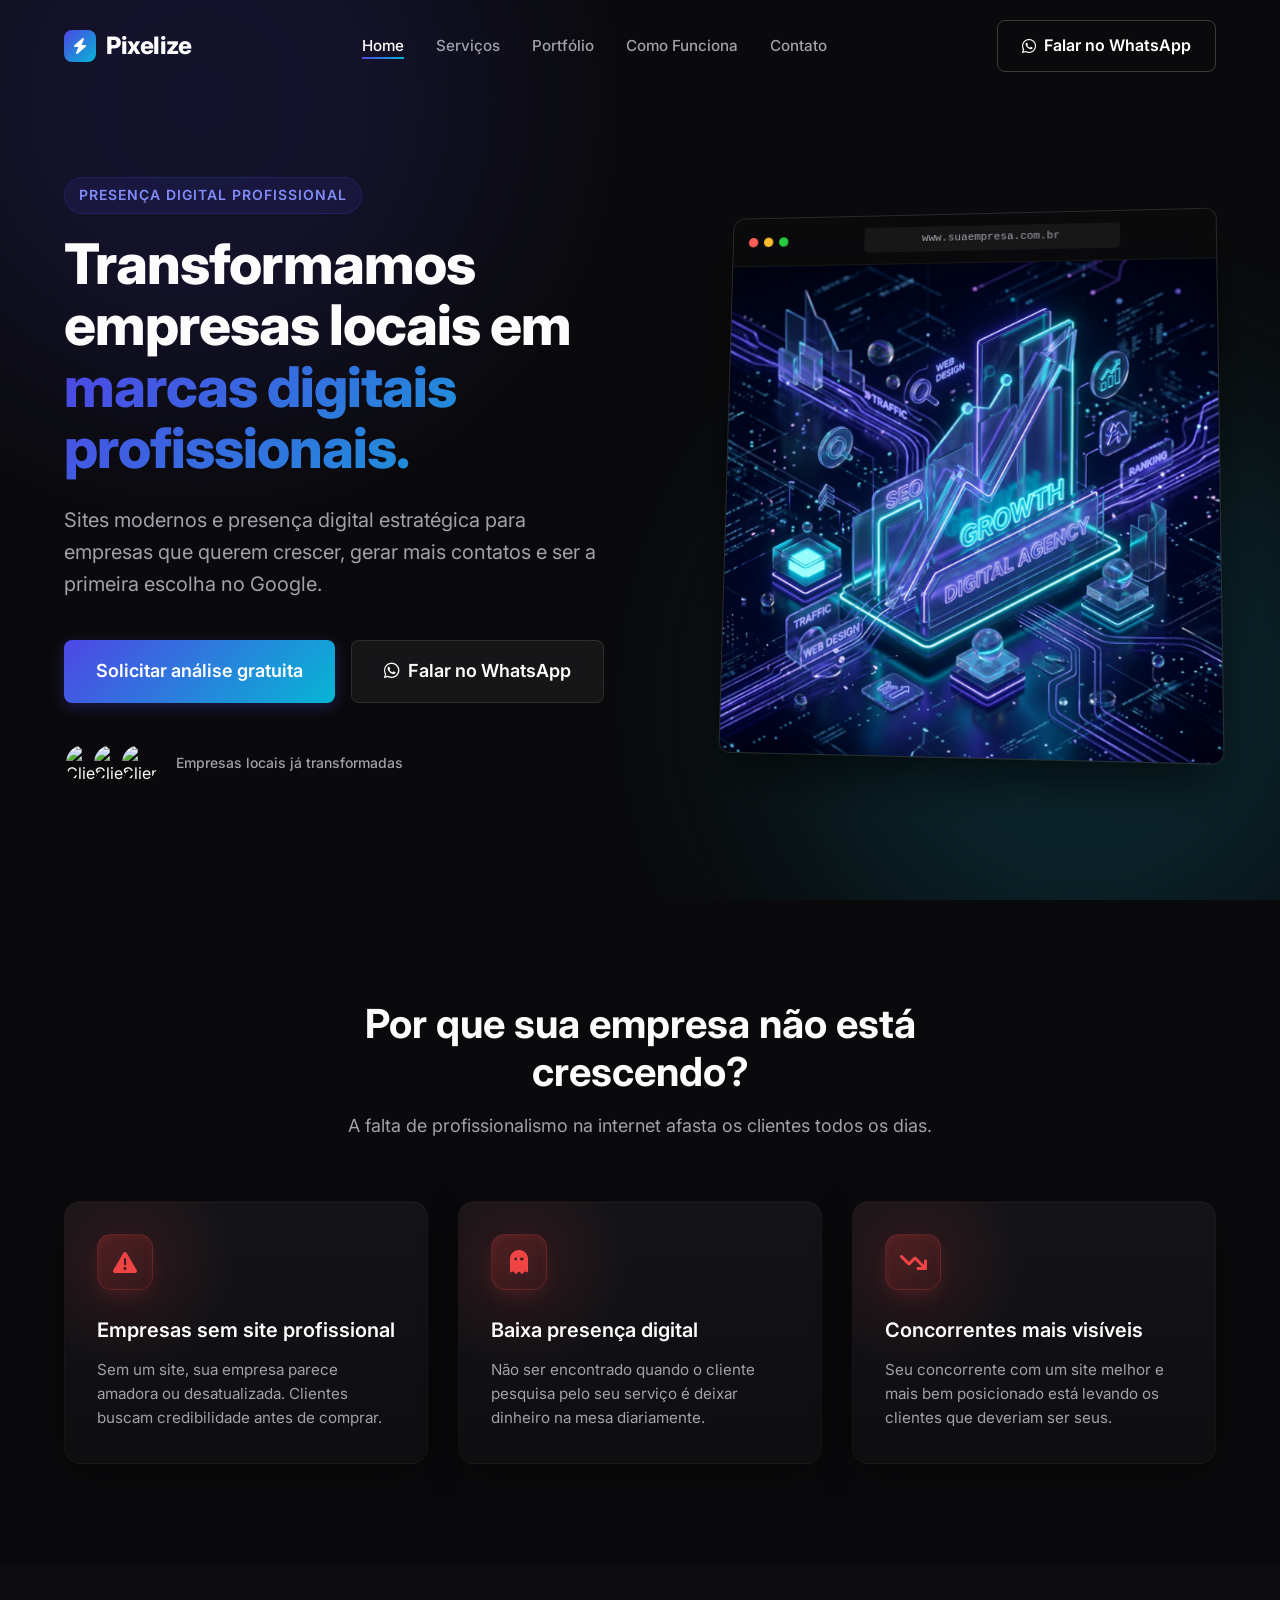
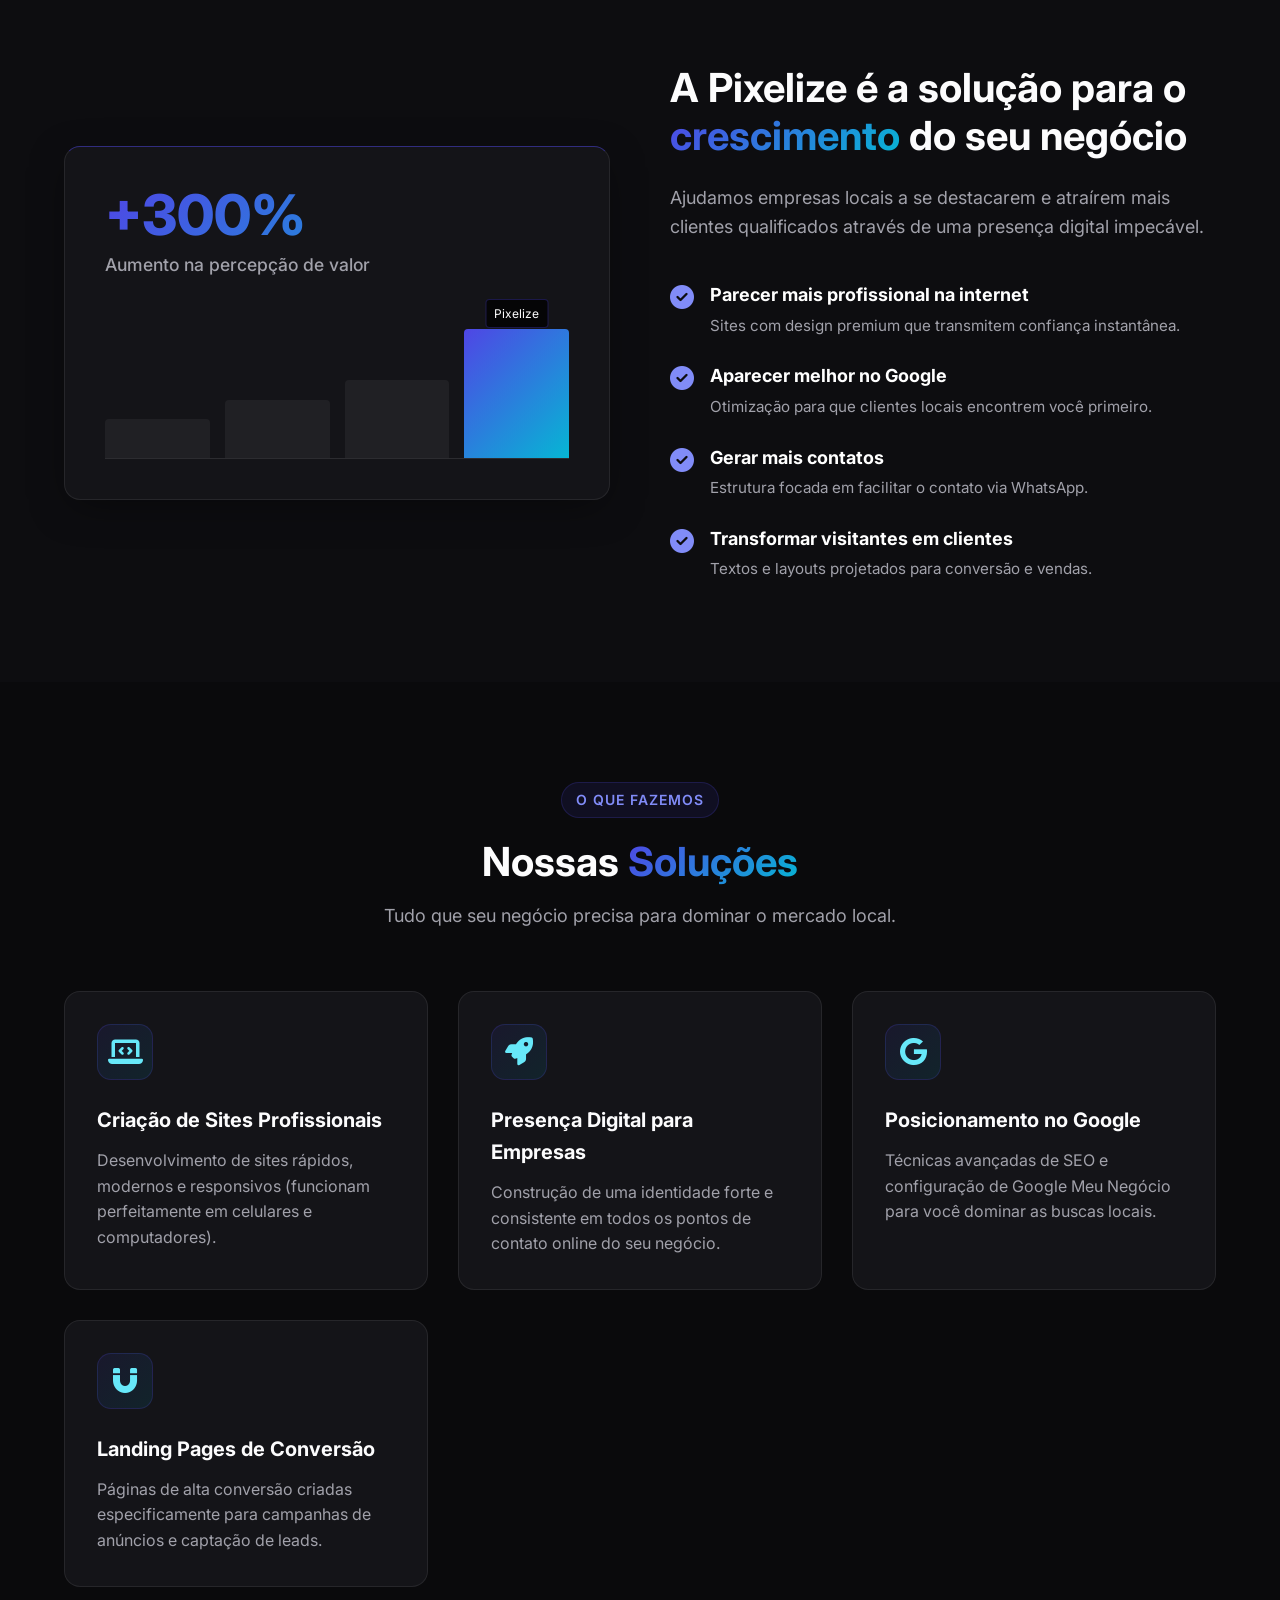
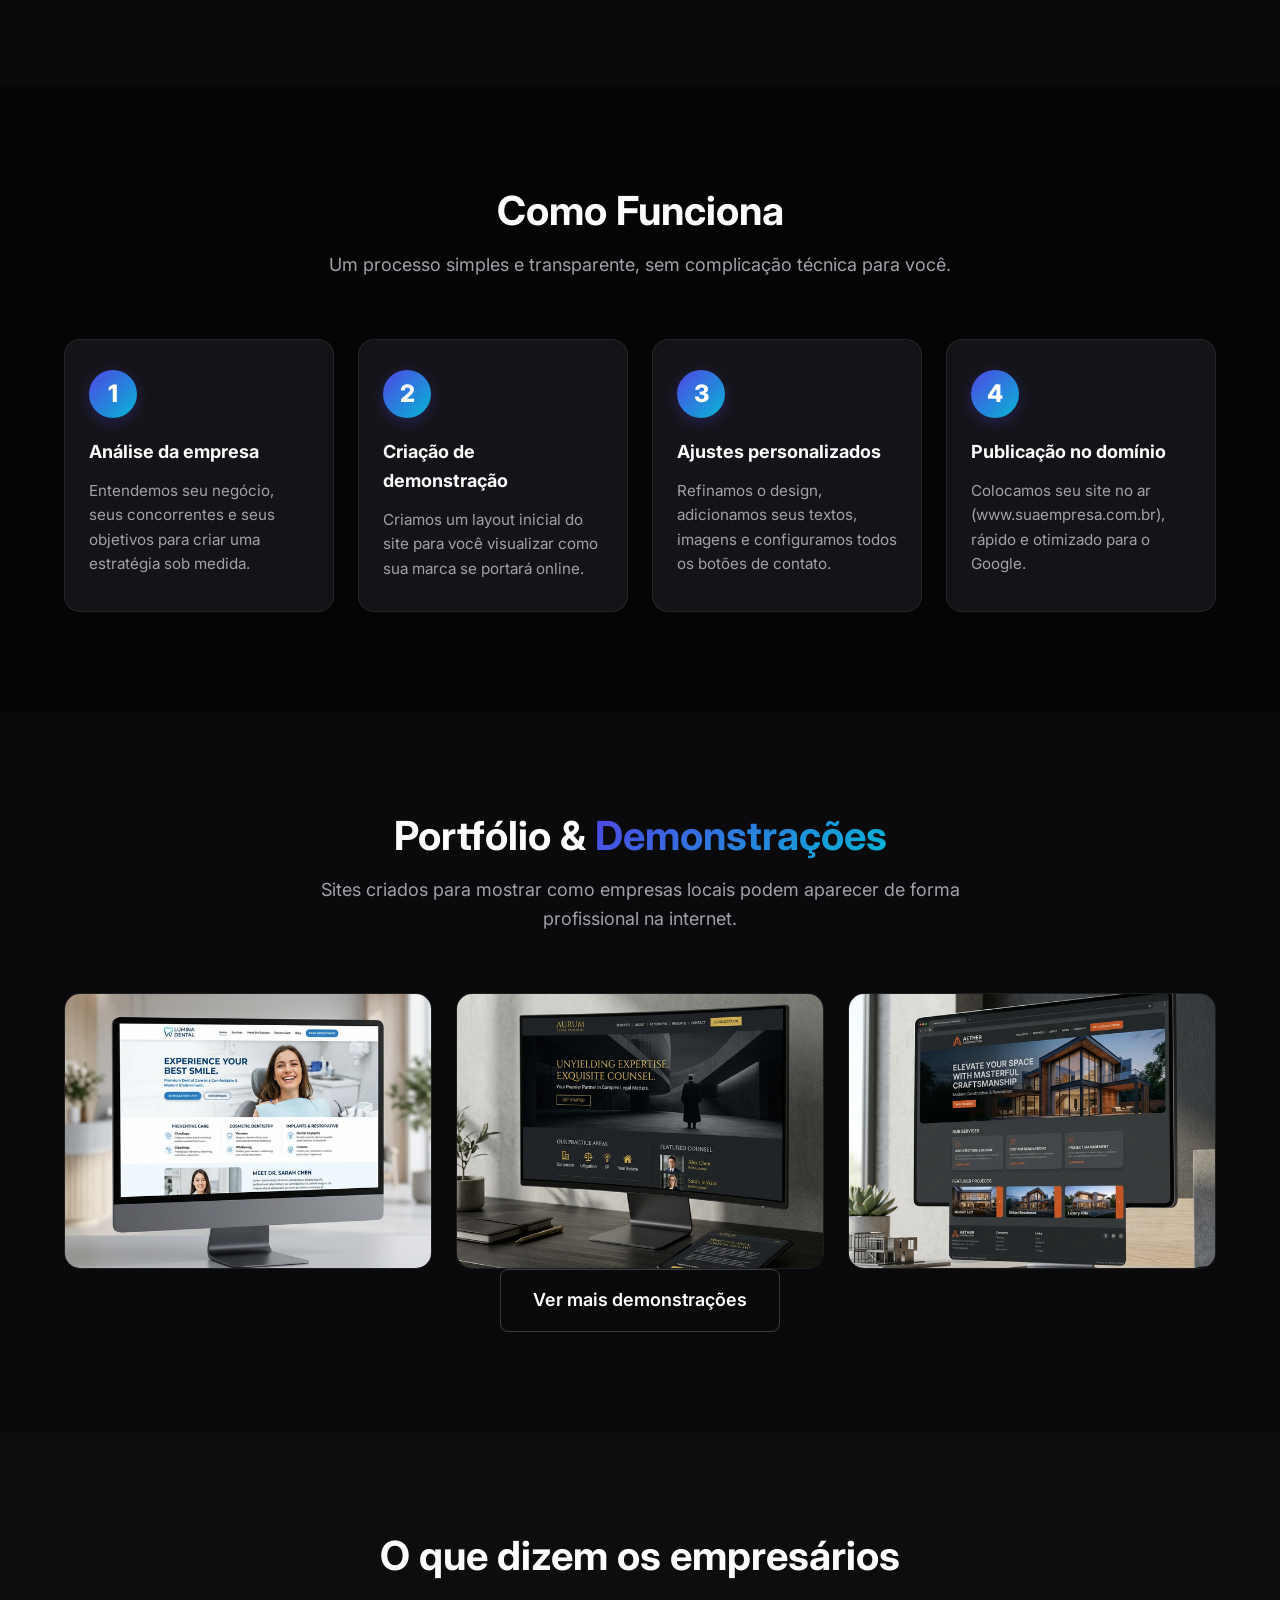
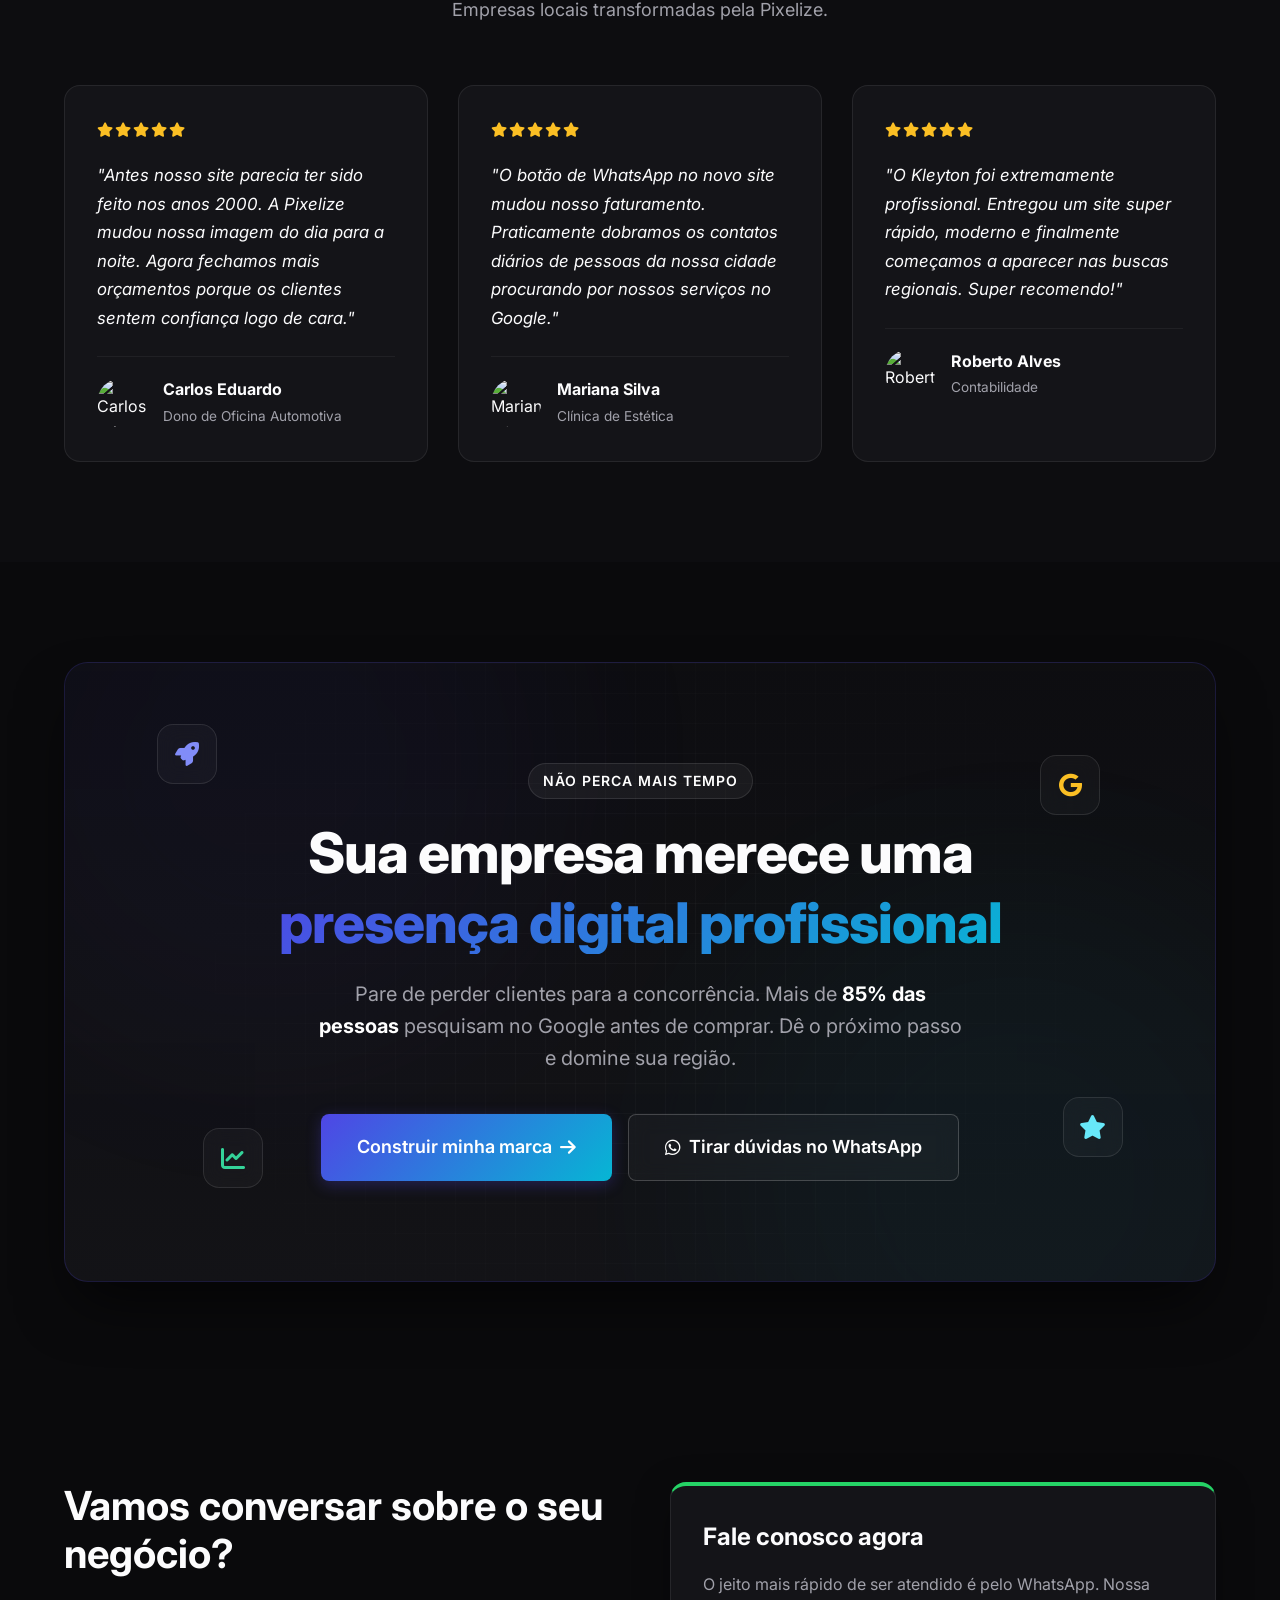
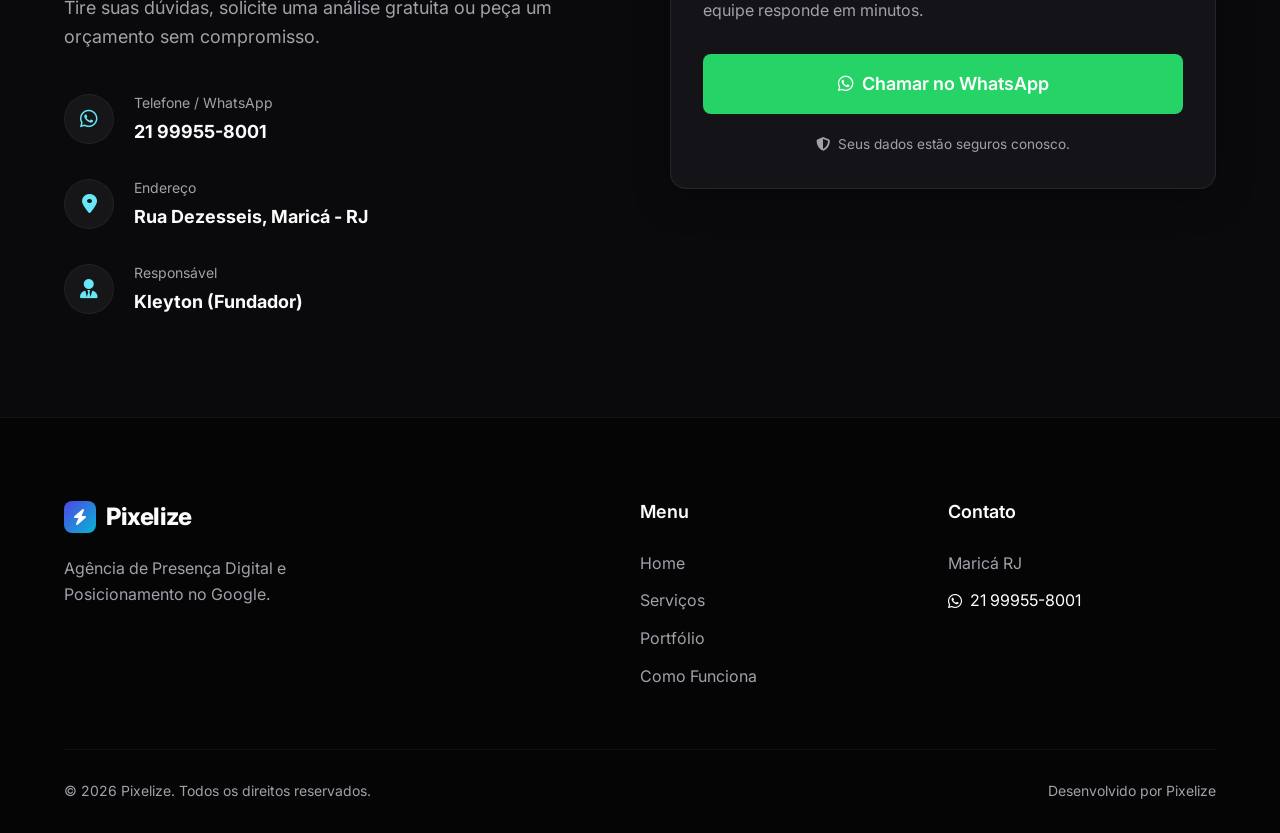
==== index.html @ 81e54385 "commit inicial pixelize" ====
<!DOCTYPE html>
<html lang="pt-BR">
<head>
    <meta charset="UTF-8">
    <meta name="viewport" content="width=device-width, initial-scale=1.0">
    <meta name="description" content="Pixelize - Agência de Presença Digital e Posicionamento no Google para empresas locais.">
    <title>Pixelize | Agência de Presença Digital</title>
    
    <!-- Google Fonts: Inter -->
    <link rel="preconnect" href="https://fonts.googleapis.com">
    <link rel="preconnect" href="https://fonts.gstatic.com" crossorigin>
    <link href="https://fonts.googleapis.com/css2?family=Inter:wght@300;400;500;600;700;800&display=swap" rel="stylesheet">
    
    <!-- CSS -->
    <link rel="stylesheet" href="assets/css/style.css">
    
    <!-- FontAwesome for Icons -->
    <link rel="stylesheet" href="https://cdnjs.cloudflare.com/ajax/libs/font-awesome/6.4.0/css/all.min.css">
</head>
<body>

    <!-- Header fixo -->
    <header id="header">
        <div class="container header-container">
            <a href="#" class="logo">
                <span class="logo-icon"><i class="fa-solid fa-bolt"></i></span>
                Pixelize
            </a>
            
            <nav class="main-nav">
                <ul class="nav-links">
                    <li><a href="#home">Home</a></li>
                    <li><a href="#servicos">Serviços</a></li>
                    <li><a href="#portfolio">Portfólio</a></li>
                    <li><a href="#como-funciona">Como Funciona</a></li>
                    <li><a href="#contato">Contato</a></li>
                </ul>
            </nav>
            
            <div class="header-cta">
                <a href="https://wa.me/5521999558001" class="btn btn-outline whatsapp-btn" target="_blank">
                    <i class="fa-brands fa-whatsapp"></i> Falar no WhatsApp
                </a>
            </div>

            <!-- Mobile menu toggle -->
            <button class="menu-toggle" aria-label="Abrir menu">
                <i class="fa-solid fa-bars"></i>
            </button>
        </div>
    </header>

    <!-- Mobile Menu Overlay -->
    <div class="mobile-menu-overlay">
        <ul class="mobile-nav-links">
            <li><a href="#home">Home</a></li>
            <li><a href="#servicos">Serviços</a></li>
            <li><a href="#portfolio">Portfólio</a></li>
            <li><a href="#como-funciona">Como Funciona</a></li>
            <li><a href="#contato">Contato</a></li>
            <li>
                <a href="https://wa.me/5521999558001" class="btn btn-primary whatsapp-btn-mobile" target="_blank">
                    <i class="fa-brands fa-whatsapp"></i> WhatsApp
                </a>
            </li>
        </ul>
    </div>

    <!-- Hero Section -->
    <section id="home" class="hero">
        <div class="hero-bg-elements">
            <div class="glow glow-1"></div>
            <div class="glow glow-2"></div>
        </div>
        <div class="container hero-container">
            <div class="hero-content fade-in-up">
                <div class="badge">Presença Digital Profissional</div>
                <h1>Transformamos empresas locais em <span class="text-gradient">marcas digitais profissionais.</span></h1>
                <p class="hero-subtitle">Sites modernos e presença digital estratégica para empresas que querem crescer, gerar mais contatos e ser a primeira escolha no Google.</p>
                <div class="hero-buttons">
                    <a href="#contato" class="btn btn-primary btn-large">Solicitar análise gratuita</a>
                    <a href="https://wa.me/5521999558001" class="btn btn-secondary btn-large" target="_blank">
                        <i class="fa-brands fa-whatsapp"></i> Falar no WhatsApp
                    </a>
                </div>
                <div class="hero-social-proof">
                    <div class="avatars">
                        <img src="https://i.pravatar.cc/100?img=11" alt="Cliente satisfeito">
                        <img src="https://i.pravatar.cc/100?img=32" alt="Cliente satisfeito">
                        <img src="https://i.pravatar.cc/100?img=12" alt="Cliente satisfeito">
                    </div>
                    <span class="proof-text">Empresas locais já transformadas</span>
                </div>
            </div>
            <div class="hero-visual fade-in-up delay-1">
                <div class="glass-panel mockup-window">
                    <div class="mockup-header">
                        <div class="dots"><span class="dot red"></span><span class="dot yellow"></span><span class="dot green"></span></div>
                        <div class="url-bar">www.suaempresa.com.br</div>
                    </div>
                    <div class="mockup-body" style="padding: 0;">
                        <img src="assets/img/hero_abstract.png" alt="Conceito Digital Pixelize" style="width: 100%; height: auto; display: block;">
                    </div>
                </div>
            </div>
        </div>
    </section>

    <!-- Problema Section -->
    <section id="problema" class="problema section">
        <div class="container">
            <div class="section-header text-center fade-in-up">
                <h2 class="section-title">Por que sua empresa não está crescendo?</h2>
                <p class="section-description">A falta de profissionalismo na internet afasta os clientes todos os dias.</p>
            </div>
            
            <div class="cards-grid problem-cards">
                <div class="card problem-card fade-in-up hover-lift">
                    <div class="glow-bg error-glow"></div>
                    <div class="card-icon error"><i class="fa-solid fa-triangle-exclamation"></i></div>
                    <h3>Empresas sem site profissional</h3>
                    <p>Sem um site, sua empresa parece amadora ou desatualizada. Clientes buscam credibilidade antes de comprar.</p>
                </div>
                <div class="card problem-card fade-in-up delay-1 hover-lift">
                    <div class="glow-bg error-glow"></div>
                    <div class="card-icon error"><i class="fa-solid fa-ghost"></i></div>
                    <h3>Baixa presença digital</h3>
                    <p>Não ser encontrado quando o cliente pesquisa pelo seu serviço é deixar dinheiro na mesa diariamente.</p>
                </div>
                <div class="card problem-card fade-in-up delay-2 hover-lift">
                    <div class="glow-bg error-glow"></div>
                    <div class="card-icon error"><i class="fa-solid fa-arrow-trend-down"></i></div>
                    <h3>Concorrentes mais visíveis</h3>
                    <p>Seu concorrente com um site melhor e mais bem posicionado está levando os clientes que deveriam ser seus.</p>
                </div>
            </div>
        </div>
    </section>

    <!-- Solução Section -->
    <section id="solucao" class="solucao section bg-light">
        <div class="container">
            <div class="solucao-layout">
                <div class="solucao-visual fade-in-up">
                    <div class="glass-card solution-highlight">
                        <div class="stat">
                            <span class="stat-number text-gradient">+300%</span>
                            <span class="stat-label">Aumento na percepção de valor</span>
                        </div>
                        <div class="chart-mockup">
                            <div class="bar bar-1"></div>
                            <div class="bar bar-2"></div>
                            <div class="bar bar-3"></div>
                            <div class="bar bar-4 highlight"></div>
                        </div>
                    </div>
                </div>
                <div class="solucao-content fade-in-up delay-1">
                    <h2 class="section-title">A Pixelize é a solução para o <span class="text-gradient">crescimento</span> do seu negócio</h2>
                    <p class="section-description">Ajudamos empresas locais a se destacarem e atraírem mais clientes qualificados através de uma presença digital impecável.</p>
                    
                    <ul class="benefits-list">
                        <li>
                            <i class="fa-solid fa-circle-check text-primary"></i>
                            <div>
                                <strong>Parecer mais profissional na internet</strong>
                                <p>Sites com design premium que transmitem confiança instantânea.</p>
                            </div>
                        </li>
                        <li>
                            <i class="fa-solid fa-circle-check text-primary"></i>
                            <div>
                                <strong>Aparecer melhor no Google</strong>
                                <p>Otimização para que clientes locais encontrem você primeiro.</p>
                            </div>
                        </li>
                        <li>
                            <i class="fa-solid fa-circle-check text-primary"></i>
                            <div>
                                <strong>Gerar mais contatos</strong>
                                <p>Estrutura focada em facilitar o contato via WhatsApp.</p>
                            </div>
                        </li>
                        <li>
                            <i class="fa-solid fa-circle-check text-primary"></i>
                            <div>
                                <strong>Transformar visitantes em clientes</strong>
                                <p>Textos e layouts projetados para conversão e vendas.</p>
                            </div>
                        </li>
                    </ul>
                </div>
            </div>
        </div>
    </section>

    <!-- Serviços Section -->
    <section id="servicos" class="servicos section">
        <div class="container">
            <div class="section-header text-center fade-in-up">
                <span class="badge">O que fazemos</span>
                <h2 class="section-title">Nossas <span class="text-gradient">Soluções</span></h2>
                <p class="section-description">Tudo que seu negócio precisa para dominar o mercado local.</p>
            </div>
            
            <div class="cards-grid services-cards">
                <div class="card service-card fade-in-up hover-lift">
                    <div class="card-icon gradient"><i class="fa-solid fa-laptop-code"></i></div>
                    <h3>Criação de Sites Profissionais</h3>
                    <p>Desenvolvimento de sites rápidos, modernos e responsivos (funcionam perfeitamente em celulares e computadores).</p>
                </div>
                <div class="card service-card fade-in-up delay-1 hover-lift">
                    <div class="card-icon gradient"><i class="fa-solid fa-rocket"></i></div>
                    <h3>Presença Digital para Empresas</h3>
                    <p>Construção de uma identidade forte e consistente em todos os pontos de contato online do seu negócio.</p>
                </div>
                <div class="card service-card fade-in-up delay-2 hover-lift">
                    <div class="card-icon gradient"><i class="fa-brands fa-google"></i></div>
                    <h3>Posicionamento no Google</h3>
                    <p>Técnicas avançadas de SEO e configuração de Google Meu Negócio para você dominar as buscas locais.</p>
                </div>
                <div class="card service-card fade-in-up delay-3 hover-lift">
                    <div class="card-icon gradient"><i class="fa-solid fa-magnet"></i></div>
                    <h3>Landing Pages de Conversão</h3>
                    <p>Páginas de alta conversão criadas especificamente para campanhas de anúncios e captação de leads.</p>
                </div>
            </div>
        </div>
    </section>

    <!-- Como Funciona Section -->
    <section id="como-funciona" class="como-funciona section bg-darker">
        <div class="container">
            <div class="section-header text-center fade-in-up">
                <h2 class="section-title text-white">Como Funciona</h2>
                <p class="section-description text-gray">Um processo simples e transparente, sem complicação técnica para você.</p>
            </div>
            
            <div class="steps-container">
                <div class="step fade-in-up">
                    <div class="step-number">1</div>
                    <h3>Análise da empresa</h3>
                    <p>Entendemos seu negócio, seus concorrentes e seus objetivos para criar uma estratégia sob medida.</p>
                </div>
                <div class="step fade-in-up delay-1">
                    <div class="step-number">2</div>
                    <h3>Criação de demonstração</h3>
                    <p>Criamos um layout inicial do site para você visualizar como sua marca se portará online.</p>
                </div>
                <div class="step fade-in-up delay-2">
                    <div class="step-number">3</div>
                    <h3>Ajustes personalizados</h3>
                    <p>Refinamos o design, adicionamos seus textos, imagens e configuramos todos os botões de contato.</p>
                </div>
                <div class="step fade-in-up delay-3">
                    <div class="step-number">4</div>
                    <h3>Publicação no domínio</h3>
                    <p>Colocamos seu site no ar (www.suaempresa.com.br), rápido e otimizado para o Google.</p>
                </div>
            </div>
        </div>
    </section>

    <!-- Portfólio Section -->
    <section id="portfolio" class="portfolio section">
        <div class="container">
            <div class="section-header text-center fade-in-up">
                <h2 class="section-title">Portfólio & <span class="text-gradient">Demonstrações</span></h2>
                <p class="section-description">Sites criados para mostrar como empresas locais podem aparecer de forma profissional na internet.</p>
            </div>
            
            <div class="portfolio-grid">
                <div class="portfolio-item fade-in-up">
                    <div class="portfolio-image">
                        <div class="portfolio-overlay">
                            <span class="portfolio-category">Clínica Odontológica</span>
                        </div>
                    </div>
                </div>
                <div class="portfolio-item fade-in-up delay-1">
                    <div class="portfolio-image img-2">
                        <div class="portfolio-overlay">
                            <span class="portfolio-category">Escritório de Advocacia</span>
                        </div>
                    </div>
                </div>
                <div class="portfolio-item fade-in-up delay-2">
                    <div class="portfolio-image img-3">
                        <div class="portfolio-overlay">
                            <span class="portfolio-category">Empreiteira & Reformas</span>
                        </div>
                    </div>
                </div>
            </div>
            
            <div class="text-center mt-4 fade-in-up delay-3">
                <a href="#contato" class="btn btn-outline btn-large">Ver mais demonstrações</a>
            </div>
        </div>
    </section>

    <!-- Social Proof Section -->
    <section class="testimonials section bg-light">
        <div class="container">
            <div class="section-header text-center fade-in-up">
                <h2 class="section-title">O que dizem os empresários</h2>
                <p class="section-description">Empresas locais transformadas pela Pixelize.</p>
            </div>
            
            <div class="cards-grid testimonial-cards">
                <div class="card testimonial-card fade-in-up hover-lift">
                    <div class="stars">
                        <i class="fa-solid fa-star"></i><i class="fa-solid fa-star"></i><i class="fa-solid fa-star"></i><i class="fa-solid fa-star"></i><i class="fa-solid fa-star"></i>
                    </div>
                    <p class="quote">"Antes nosso site parecia ter sido feito nos anos 2000. A Pixelize mudou nossa imagem do dia para a noite. Agora fechamos mais orçamentos porque os clientes sentem confiança logo de cara."</p>
                    <div class="client-info">
                        <img src="https://i.pravatar.cc/150?img=11" alt="Carlos Eduardo" class="client-avatar">
                        <div>
                            <strong>Carlos Eduardo</strong>
                            <span>Dono de Oficina Automotiva</span>
                        </div>
                    </div>
                </div>
                <div class="card testimonial-card fade-in-up delay-1 hover-lift">
                    <div class="stars">
                        <i class="fa-solid fa-star"></i><i class="fa-solid fa-star"></i><i class="fa-solid fa-star"></i><i class="fa-solid fa-star"></i><i class="fa-solid fa-star"></i>
                    </div>
                    <p class="quote">"O botão de WhatsApp no novo site mudou nosso faturamento. Praticamente dobramos os contatos diários de pessoas da nossa cidade procurando por nossos serviços no Google."</p>
                    <div class="client-info">
                        <img src="https://i.pravatar.cc/150?img=43" alt="Mariana Silva" class="client-avatar">
                        <div>
                            <strong>Mariana Silva</strong>
                            <span>Clínica de Estética</span>
                        </div>
                    </div>
                </div>
                <div class="card testimonial-card fade-in-up delay-2 hover-lift">
                    <div class="stars">
                        <i class="fa-solid fa-star"></i><i class="fa-solid fa-star"></i><i class="fa-solid fa-star"></i><i class="fa-solid fa-star"></i><i class="fa-solid fa-star"></i>
                    </div>
                    <p class="quote">"O Kleyton foi extremamente profissional. Entregou um site super rápido, moderno e finalmente começamos a aparecer nas buscas regionais. Super recomendo!"</p>
                    <div class="client-info">
                        <img src="https://i.pravatar.cc/150?img=33" alt="Roberto Alves" class="client-avatar">
                        <div>
                            <strong>Roberto Alves</strong>
                            <span>Contabilidade</span>
                        </div>
                    </div>
                </div>
            </div>
        </div>
    </section>

    <!-- CTA Section -->
    <section class="cta section">
        <div class="container">
            <div class="cta-box glass-card fade-in-up">
                <div class="cta-bg-elements">
                    <div class="glow cta-glow-1"></div>
                    <div class="glow cta-glow-2"></div>
                    <div class="cta-grid-pattern"></div>
                </div>
                
                <div class="cta-content">
                    <div class="badge cta-badge">Não perca mais tempo</div>
                    <h2 class="cta-title">Sua empresa merece uma <span class="text-gradient d-block">presença digital profissional</span></h2>
                    <p class="cta-desc">Pare de perder clientes para a concorrência. Mais de <strong>85% das pessoas</strong> pesquisam no Google antes de comprar. Dê o próximo passo e domine sua região.</p>
                    
                    <div class="cta-actions">
                        <a href="#contato" class="btn btn-primary btn-large cta-primary-btn">
                            Construir minha marca <i class="fa-solid fa-arrow-right"></i>
                        </a>
                        <a href="https://wa.me/5521999558001" class="btn btn-outline btn-large cta-outline-btn" target="_blank">
                            <i class="fa-brands fa-whatsapp"></i> Tirar dúvidas no WhatsApp
                        </a>
                    </div>
                </div>
                
                <div class="cta-floating cta-float-1"><i class="fa-solid fa-rocket"></i></div>
                <div class="cta-floating cta-float-2"><i class="fa-solid fa-chart-line"></i></div>
                <div class="cta-floating cta-float-3"><i class="fa-brands fa-google"></i></div>
                <div class="cta-floating cta-float-4"><i class="fa-solid fa-star"></i></div>
            </div>
        </div>
    </section>

    <!-- Contato Section -->
    <section id="contato" class="contato section">
        <div class="container">
            <div class="contato-layout">
                <div class="contato-info fade-in-up">
                    <h2 class="section-title">Vamos conversar sobre o seu negócio?</h2>
                    <p class="section-description">Tire suas dúvidas, solicite uma análise gratuita ou peça um orçamento sem compromisso.</p>
                    
                    <div class="contact-details">
                        <div class="contact-item">
                            <div class="contact-icon"><i class="fa-brands fa-whatsapp"></i></div>
                            <div>
                                <span>Telefone / WhatsApp</span>
                                <strong>21 99955-8001</strong>
                            </div>
                        </div>
                        <div class="contact-item">
                            <div class="contact-icon"><i class="fa-solid fa-location-dot"></i></div>
                            <div>
                                <span>Endereço</span>
                                <strong>Rua Dezesseis, Maricá - RJ</strong>
                            </div>
                        </div>
                        <div class="contact-item">
                            <div class="contact-icon"><i class="fa-solid fa-user-tie"></i></div>
                            <div>
                                <span>Responsável</span>
                                <strong>Kleyton (Fundador)</strong>
                            </div>
                        </div>
                    </div>
                </div>
                
                <div class="contato-action fade-in-up delay-1">
                    <div class="glass-card contact-card">
                        <h3>Fale conosco agora</h3>
                        <p>O jeito mais rápido de ser atendido é pelo WhatsApp. Nossa equipe responde em minutos.</p>
                        
                        <a href="https://wa.me/5521999558001" class="btn btn-whatsapp btn-large w-100" target="_blank">
                            <i class="fa-brands fa-whatsapp"></i> Chamar no WhatsApp
                        </a>
                        
                        <div class="contact-footer-note">
                            <i class="fa-solid fa-shield-halved"></i> Seus dados estão seguros conosco.
                        </div>
                    </div>
                </div>
            </div>
        </div>
    </section>

    <!-- Footer -->
    <footer class="footer">
        <div class="container">
            <div class="footer-content">
                <div class="footer-brand">
                    <a href="#" class="logo">
                        <span class="logo-icon"><i class="fa-solid fa-bolt"></i></span>
                        Pixelize
                    </a>
                    <p>Agência de Presença Digital e Posicionamento no Google.</p>
                </div>
                
                <div class="footer-links">
                    <h3>Menu</h3>
                    <ul>
                        <li><a href="#home">Home</a></li>
                        <li><a href="#servicos">Serviços</a></li>
                        <li><a href="#portfolio">Portfólio</a></li>
                        <li><a href="#como-funciona">Como Funciona</a></li>
                    </ul>
                </div>
                
                <div class="footer-contact">
                    <h3>Contato</h3>
                    <p>Maricá RJ</p>
                    <p><a href="https://wa.me/5521999558001" target="_blank"><i class="fa-brands fa-whatsapp"></i> 21 99955-8001</a></p>
                </div>
            </div>
            
            <div class="footer-bottom">
                <p>&copy; <span id="current-year"></span> Pixelize. Todos os direitos reservados.</p>
                <div class="made-by">
                    Desenvolvido por Pixelize
                </div>
            </div>
        </div>
    </footer>

    <!-- Script -->
    <script src="assets/js/script.js"></script>
</body>
</html>
---- assets/css/style.css ----
/* 
   Pixelize - Premium Corporate Website
   Design System & Styling
*/

:root {
    /* Colors */
    --base-dark: #0a0a0c;
    --base-darker: #050506;
    --base-card: #141418;
    --base-card-hover: #1c1c22;
    --base-light: #f5f5f7;
    
    --primary: #4F46E5; /* Indigo */
    --primary-light: #818CF8;
    --primary-dark: #3730A3;
    
    --accent: #06B6D4; /* Cyan */
    --accent-light: #67E8F9;
    
    --whatsapp: #25D366;
    --whatsapp-dark: #128C7E;
    
    --text-main: #fcfcfd;
    --text-muted: #a1a1aa;
    --text-dark: #1f2937;
    
    /* Gradients */
    --gradient-primary: linear-gradient(135deg, var(--primary) 0%, var(--accent) 100%);
    --gradient-glow: linear-gradient(135deg, rgba(79, 70, 229, 0.4) 0%, rgba(6, 182, 212, 0.4) 100%);
    
    /* Typography */
    --font-main: 'Inter', -apple-system, BlinkMacSystemFont, "Segoe UI", Roboto, Helvetica, Arial, sans-serif;
    
    /* Spacing */
    --section-padding: 100px 0;
    
    /* Borders & Shadows */
    --radius-sm: 8px;
    --radius-md: 16px;
    --radius-lg: 24px;
    --glass-border: 1px solid rgba(255, 255, 255, 0.08);
    --shadow-soft: 0 10px 40px -10px rgba(0,0,0,0.5);
    --shadow-glow: 0 0 30px rgba(79, 70, 229, 0.3);
}

/* Reset & Base Styles */
* {
    margin: 0;
    padding: 0;
    box-sizing: border-box;
}

html {
    scroll-behavior: smooth;
}

body {
    font-family: var(--font-main);
    background-color: var(--base-dark);
    color: var(--text-main);
    line-height: 1.6;
    overflow-x: hidden;
}

a {
    text-decoration: none;
    color: inherit;
    transition: all 0.3s ease;
}

ul {
    list-style: none;
}

img {
    max-width: 100%;
    height: auto;
    display: block;
}

/* Typography Utility */
.text-gradient {
    background: var(--gradient-primary);
    -webkit-background-clip: text;
    -webkit-text-fill-color: transparent;
    background-clip: text;
    color: transparent;
    display: inline-block;
}

.text-white { color: var(--text-main); }
.text-gray { color: var(--text-muted); }
.text-primary { color: var(--primary-light); }
.text-center { text-align: center; }

/* Layout & Containers */
.container {
    width: 100%;
    max-width: 1200px;
    margin: 0 auto;
    padding: 0 24px;
}

.section {
    padding: var(--section-padding);
}

.bg-darker { background-color: var(--base-darker); }
.bg-light { background-color: #0d0d10; } /* slightly different dark shade */

.section-header {
    margin-bottom: 60px;
    max-width: 700px;
    margin-left: auto;
    margin-right: auto;
}

.section-title {
    font-size: 2.5rem;
    font-weight: 700;
    margin-bottom: 16px;
    line-height: 1.2;
}

.section-description {
    font-size: 1.125rem;
    color: var(--text-muted);
}

.badge {
    display: inline-block;
    padding: 6px 14px;
    background: rgba(79, 70, 229, 0.1);
    color: var(--primary-light);
    border: 1px solid rgba(79, 70, 229, 0.2);
    border-radius: 100px;
    font-size: 0.875rem;
    font-weight: 600;
    margin-bottom: 20px;
    text-transform: uppercase;
    letter-spacing: 1px;
}

/* Buttons */
.btn {
    display: inline-flex;
    align-items: center;
    justify-content: center;
    gap: 8px;
    padding: 12px 24px;
    border-radius: var(--radius-sm);
    font-weight: 600;
    font-size: 1rem;
    cursor: pointer;
    transition: all 0.3s cubic-bezier(0.4, 0, 0.2, 1);
    border: none;
}

.btn-large {
    padding: 16px 32px;
    font-size: 1.125rem;
}

.btn-primary {
    background: var(--gradient-primary);
    color: white;
    box-shadow: 0 4px 15px rgba(79, 70, 229, 0.3);
}

.btn-primary:hover {
    box-shadow: 0 8px 25px rgba(79, 70, 229, 0.5);
    transform: translateY(-2px);
}

.btn-secondary {
    background: rgba(255, 255, 255, 0.05);
    color: white;
    border: 1px solid rgba(255, 255, 255, 0.1);
    backdrop-filter: blur(10px);
}

.btn-secondary:hover {
    background: rgba(255, 255, 255, 0.1);
    transform: translateY(-2px);
}

.btn-outline {
    background: transparent;
    color: white;
    border: 1px solid rgba(255, 255, 255, 0.2);
}

.btn-outline:hover {
    border-color: white;
    background: rgba(255, 255, 255, 0.05);
}

.btn-whatsapp {
    background-color: var(--whatsapp);
    color: white;
}

.btn-whatsapp:hover {
    background-color: var(--whatsapp-dark);
    transform: translateY(-2px);
    box-shadow: 0 8px 25px rgba(37, 211, 102, 0.3);
}

.w-100 {
    width: 100%;
}

/* Glassmorphism Components */
.glass-card {
    background: var(--base-card);
    border: var(--glass-border);
    border-radius: var(--radius-md);
    padding: 32px;
    box-shadow: var(--shadow-soft);
}

.card {
    background: var(--base-card);
    border: var(--glass-border);
    border-radius: var(--radius-md);
    padding: 32px;
    transition: all 0.3s ease;
    height: 100%;
}

.hover-lift:hover {
    transform: translateY(-5px);
    background: var(--base-card-hover);
    border-color: rgba(255, 255, 255, 0.15);
    box-shadow: var(--shadow-glow);
}

/* Header & Nav */
#header {
    position: fixed;
    top: 0;
    left: 0;
    width: 100%;
    z-index: 1000;
    padding: 20px 0;
    transition: all 0.4s ease;
    border-bottom: 1px solid transparent;
}

#header.scrolled {
    background: rgba(10, 10, 12, 0.85);
    backdrop-filter: blur(12px);
    -webkit-backdrop-filter: blur(12px);
    padding: 15px 0;
    border-bottom: 1px solid rgba(255, 255, 255, 0.05);
}

.header-container {
    display: flex;
    justify-content: space-between;
    align-items: center;
}

.logo {
    display: flex;
    align-items: center;
    gap: 10px;
    font-size: 1.5rem;
    font-weight: 800;
    letter-spacing: -0.5px;
}

.logo-icon {
    display: flex;
    align-items: center;
    justify-content: center;
    width: 32px;
    height: 32px;
    background: var(--gradient-primary);
    border-radius: 8px;
    color: white;
    font-size: 1rem;
}

.nav-links {
    display: flex;
    gap: 32px;
}

.nav-links a {
    font-weight: 500;
    font-size: 0.95rem;
    position: relative;
    color: var(--text-muted);
}

.nav-links a:hover,
.nav-links a.active {
    color: white;
}

.nav-links a::after {
    content: '';
    position: absolute;
    bottom: -4px;
    left: 0;
    width: 0;
    height: 2px;
    background: var(--gradient-primary);
    transition: width 0.3s ease;
}

.nav-links a:hover::after,
.nav-links a.active::after {
    width: 100%;
}

.menu-toggle {
    display: none;
    background: transparent;
    border: none;
    color: white;
    font-size: 1.5rem;
    cursor: pointer;
}

/* Mobile Menu */
.mobile-menu-overlay {
    position: fixed;
    top: 0;
    left: 0;
    width: 100%;
    height: 100vh;
    background: rgba(10, 10, 12, 0.98);
    backdrop-filter: blur(10px);
    z-index: 999;
    display: flex;
    align-items: center;
    justify-content: center;
    opacity: 0;
    pointer-events: none;
    transition: all 0.4s ease;
}

.mobile-menu-overlay.active {
    opacity: 1;
    pointer-events: all;
}

.mobile-nav-links {
    display: flex;
    flex-direction: column;
    align-items: center;
    gap: 24px;
    text-align: center;
}

.mobile-nav-links a:not(.btn) {
    font-size: 1.5rem;
    font-weight: 600;
}

.whatsapp-btn-mobile {
    margin-top: 20px;
}

/* Hero Section */
.hero {
    position: relative;
    padding: 160px 0 100px;
    min-height: 100vh;
    display: flex;
    align-items: center;
    overflow: hidden;
}

.hero-bg-elements {
    position: absolute;
    top: 0;
    left: 0;
    width: 100%;
    height: 100%;
    z-index: -1;
    pointer-events: none;
}

.glow {
    position: absolute;
    width: 600px;
    height: 600px;
    border-radius: 50%;
    filter: blur(100px);
    opacity: 0.15;
}

.glow-1 {
    top: -200px;
    left: -100px;
    background: var(--primary);
}

.glow-2 {
    bottom: -100px;
    right: -100px;
    background: var(--accent);
}

.hero-container {
    display: grid;
    grid-template-columns: 1.2fr 1fr;
    gap: 60px;
    align-items: center;
}

.hero h1 {
    font-size: 3.5rem;
    font-weight: 800;
    line-height: 1.1;
    margin-bottom: 24px;
    letter-spacing: -1px;
}

.hero-subtitle {
    font-size: 1.25rem;
    color: var(--text-muted);
    margin-bottom: 40px;
    max-width: 90%;
}

.hero-buttons {
    display: flex;
    gap: 16px;
    margin-bottom: 40px;
}

.hero-social-proof {
    display: flex;
    align-items: center;
    gap: 16px;
}

.avatars {
    display: flex;
}

.avatars img {
    width: 40px;
    height: 40px;
    border-radius: 50%;
    border: 2px solid var(--base-dark);
    margin-left: -12px;
}

.avatars img:first-child {
    margin-left: 0;
}

.proof-text {
    font-size: 0.875rem;
    color: var(--text-muted);
    font-weight: 500;
}

/* Mockup Window */
.mockup-window {
    background: rgba(20, 20, 24, 0.6);
    backdrop-filter: blur(20px);
    border-radius: 12px;
    overflow: hidden;
    position: relative;
    border: 1px solid rgba(255, 255, 255, 0.1);
    box-shadow: 0 25px 50px -12px rgba(0, 0, 0, 0.7);
    transform: perspective(1000px) rotateY(-5deg) rotateX(5deg);
    transition: transform 0.5s ease;
}

.mockup-window:hover {
    transform: perspective(1000px) rotateY(0) rotateX(0);
}

.mockup-header {
    background: rgba(0, 0, 0, 0.4);
    padding: 12px 16px;
    display: flex;
    align-items: center;
    border-bottom: 1px solid rgba(255, 255, 255, 0.05);
}

.dots {
    display: flex;
    gap: 6px;
}

.dot {
    width: 10px;
    height: 10px;
    border-radius: 50%;
}

.dot.red { background: #ff5f56; }
.dot.yellow { background: #ffbd2e; }
.dot.green { background: #27c93f; }

.url-bar {
    margin-left: auto;
    margin-right: auto;
    background: rgba(255, 255, 255, 0.05);
    padding: 4px 60px;
    border-radius: 4px;
    font-size: 0.7rem;
    color: var(--text-muted);
    font-family: monospace;
}

.mockup-body {
    padding: 24px;
    background: linear-gradient(180deg, rgba(20,20,24,0) 0%, rgba(20,20,24,0.8) 100%);
}

.skeleton-header {
    height: 20px;
    width: 100%;
    background: rgba(255, 255, 255, 0.05);
    border-radius: 4px;
    margin-bottom: 30px;
}

.skeleton-hero {
    height: 120px;
    width: 100%;
    background: linear-gradient(90deg, rgba(255,255,255,0.05) 0%, rgba(79,70,229,0.1) 100%);
    border-radius: 8px;
    margin-bottom: 30px;
    position: relative;
    overflow: hidden;
}

.skeleton-hero::after {
    content: '';
    position: absolute;
    top: 0;
    left: -100%;
    width: 50%;
    height: 100%;
    background: linear-gradient(90deg, transparent, rgba(255,255,255,0.05), transparent);
    animation: shimmer 2s infinite;
}

.skeleton-cards {
    display: flex;
    gap: 12px;
}

.skeleton-cards .card {
    height: 80px;
    flex: 1;
    background: rgba(255, 255, 255, 0.03);
    border-radius: 6px;
    padding: 0;
    border: none;
}

@keyframes shimmer {
    100% { left: 200%; }
}

/* Grid Layouts */
.cards-grid {
    display: grid;
    grid-template-columns: repeat(auto-fit, minmax(300px, 1fr));
    gap: 30px;
}

/* Problem Section */
.problem-card {
    position: relative;
    overflow: hidden;
    border: 1px solid rgba(239, 68, 68, 0.05);
    background: linear-gradient(180deg, var(--base-card) 0%, rgba(15, 15, 18, 0.95) 100%);
    box-shadow: 0 10px 40px -10px rgba(0,0,0,0.5), inset 0 1px 0 rgba(255,255,255,0.02);
}

.problem-card::before {
    content: '';
    position: absolute;
    top: 0;
    left: 0;
    width: 100%;
    height: 1px;
    background: linear-gradient(90deg, rgba(239, 68, 68, 0) 0%, rgba(239, 68, 68, 0.5) 50%, rgba(239, 68, 68, 0) 100%);
    opacity: 0;
    transition: opacity 0.4s ease;
}

.problem-card.hover-lift:hover {
    border-color: rgba(239, 68, 68, 0.15);
    box-shadow: 0 20px 40px -10px rgba(239, 68, 68, 0.1), inset 0 1px 0 rgba(239, 68, 68, 0.1);
    transform: translateY(-8px);
}

.problem-card.hover-lift:hover::before {
    opacity: 1;
}

.glow-bg.error-glow {
    position: absolute;
    top: -50px;
    left: -50px;
    width: 220px;
    height: 220px;
    background: radial-gradient(circle, rgba(239, 68, 68, 0.12) 0%, rgba(0, 0, 0, 0) 70%);
    border-radius: 50%;
    pointer-events: none;
    z-index: 0;
    transition: all 0.5s ease;
}

.problem-card.hover-lift:hover .glow-bg.error-glow {
    transform: scale(1.3);
    background: radial-gradient(circle, rgba(239, 68, 68, 0.2) 0%, rgba(0, 0, 0, 0) 70%);
}

.problem-card .card-icon {
    position: relative;
    z-index: 1;
    width: 56px;
    height: 56px;
    border-radius: 14px;
    display: flex;
    align-items: center;
    justify-content: center;
    font-size: 1.5rem;
    margin-bottom: 24px;
    color: #ef4444;
    background: rgba(239, 68, 68, 0.05);
    border: 1px solid rgba(239, 68, 68, 0.2);
    box-shadow: 0 8px 20px -5px rgba(239, 68, 68, 0.2), inset 0 2px 10px rgba(239, 68, 68, 0.1);
    background-image: linear-gradient(135deg, rgba(239, 68, 68, 0.15) 0%, rgba(0, 0, 0, 0) 100%);
    transition: all 0.3s ease;
}

.problem-card.hover-lift:hover .card-icon {
    background-image: linear-gradient(135deg, rgba(239, 68, 68, 0.25) 0%, rgba(0, 0, 0, 0) 100%);
    border-color: rgba(239, 68, 68, 0.3);
    box-shadow: 0 10px 25px -5px rgba(239, 68, 68, 0.3), inset 0 2px 10px rgba(239, 68, 68, 0.15);
}

.problem-card h3 {
    position: relative;
    z-index: 1;
    margin-bottom: 12px;
    font-size: 1.25rem;
    font-weight: 600;
    color: #fcfcfd;
}

.problem-card p {
    position: relative;
    z-index: 1;
    color: var(--text-muted);
    font-size: 0.95rem;
    line-height: 1.6;
}

/* Solucao Section */
.solucao-layout {
    display: grid;
    grid-template-columns: 1fr 1fr;
    gap: 60px;
    align-items: center;
}

.solucao-content .section-title {
    margin-bottom: 24px;
    text-align: left;
}

.benefits-list {
    margin-top: 40px;
    display: flex;
    flex-direction: column;
    gap: 24px;
}

.benefits-list li {
    display: flex;
    gap: 16px;
    align-items: flex-start;
}

.benefits-list i {
    font-size: 1.5rem;
    margin-top: 4px;
}

.benefits-list strong {
    display: block;
    font-size: 1.125rem;
    margin-bottom: 4px;
    color: white;
}

.benefits-list p {
    color: var(--text-muted);
    font-size: 0.95rem;
}

.solution-highlight {
    position: relative;
    padding: 40px;
    border-top-color: rgba(79, 70, 229, 0.5);
}

.stat {
    margin-bottom: 30px;
}

.stat-number {
    display: block;
    font-size: 3.5rem;
    font-weight: 800;
    line-height: 1;
    margin-bottom: 8px;
}

.stat-label {
    color: var(--text-muted);
    font-size: 1.1rem;
    font-weight: 500;
}

.chart-mockup {
    display: flex;
    align-items: flex-end;
    gap: 15px;
    height: 150px;
    padding-top: 20px;
    border-bottom: 1px solid rgba(255,255,255,0.1);
}

.bar {
    flex: 1;
    background: rgba(255,255,255,0.05);
    border-radius: 4px 4px 0 0;
    transition: height 1s ease;
}

.bar-1 { height: 30%; }
.bar-2 { height: 45%; }
.bar-3 { height: 60%; }
.bar.highlight {
    height: 100%;
    background: var(--gradient-primary);
    position: relative;
}

.bar.highlight::after {
    content: 'Pixelize';
    position: absolute;
    top: -30px;
    left: 50%;
    transform: translateX(-50%);
    font-size: 0.75rem;
    background: var(--base-darker);
    padding: 4px 8px;
    border-radius: 4px;
    border: 1px solid rgba(79,70,229,0.3);
}

/* Services */
.service-card .card-icon {
    width: 56px;
    height: 56px;
    border-radius: 14px;
    display: flex;
    align-items: center;
    justify-content: center;
    font-size: 1.75rem;
    margin-bottom: 24px;
    background: rgba(255,255,255,0.03);
    border: 1px solid rgba(255,255,255,0.05);
}

.service-card .card-icon.gradient {
    background: linear-gradient(135deg, rgba(79, 70, 229, 0.1) 0%, rgba(6, 182, 212, 0.1) 100%);
    color: var(--accent-light);
    border-color: rgba(79, 70, 229, 0.2);
}

.service-card h3 {
    margin-bottom: 12px;
    font-size: 1.25rem;
}

.service-card p {
    color: var(--text-muted);
}

/* Como Funciona */
.steps-container {
    display: grid;
    grid-template-columns: repeat(4, 1fr);
    gap: 24px;
    position: relative;
}

.step {
    background: var(--base-card);
    padding: 30px 24px;
    border-radius: var(--radius-md);
    border: var(--glass-border);
    position: relative;
    z-index: 1;
}

.step-number {
    width: 48px;
    height: 48px;
    background: var(--gradient-primary);
    color: white;
    border-radius: 50%;
    display: flex;
    align-items: center;
    justify-content: center;
    font-size: 1.5rem;
    font-weight: 800;
    margin-bottom: 20px;
    box-shadow: 0 4px 15px rgba(79, 70, 229, 0.3);
}

.step h3 {
    font-size: 1.125rem;
    margin-bottom: 12px;
}

.step p {
    color: var(--text-muted);
    font-size: 0.95rem;
}

/* Portfolio */
.portfolio-grid {
    display: grid;
    grid-template-columns: repeat(3, 1fr);
    gap: 24px;
}

.portfolio-item {
    border-radius: var(--radius-md);
    overflow: hidden;
    position: relative;
    border: var(--glass-border);
    aspect-ratio: 4/3;
    cursor: pointer;
}

.portfolio-image {
    width: 100%;
    height: 100%;
    background-color: #1e1e24;
    background-image: linear-gradient(45deg, #1e1e24 25%, #25252c 25%, #25252c 50%, #1e1e24 50%, #1e1e24 75%, #25252c 75%, #25252c 100%);
    background-size: 20px 20px;
    transition: transform 0.5s ease;
}

/* Real portfolio images generated */
.portfolio-image { background: url('../img/portfolio_dental.png') center/cover no-repeat; }
.portfolio-image.img-2 { background: url('../img/portfolio_law.png') center/cover no-repeat; }
.portfolio-image.img-3 { background: url('../img/portfolio_construction.png') center/cover no-repeat; }


.portfolio-overlay {
    position: absolute;
    inset: 0;
    background: linear-gradient(to top, rgba(0,0,0,0.9) 0%, rgba(0,0,0,0.2) 100%);
    display: flex;
    align-items: flex-end;
    padding: 30px;
    opacity: 0;
    transition: opacity 0.3s ease;
}

.portfolio-item:hover .portfolio-image {
    transform: scale(1.05);
}

.portfolio-item:hover .portfolio-overlay {
    opacity: 1;
}

.portfolio-category {
    font-weight: 600;
    font-size: 1.25rem;
    transform: translateY(20px);
    transition: transform 0.3s ease;
}

.portfolio-item:hover .portfolio-category {
    transform: translateY(0);
}

/* Testimonials */
.stars {
    color: #fbbf24;
    margin-bottom: 20px;
    font-size: 0.9rem;
    letter-spacing: 2px;
}

.quote {
    font-size: 1.05rem;
    font-style: italic;
    margin-bottom: 24px;
    line-height: 1.7;
}

.client-info {
    display: flex;
    align-items: center;
    gap: 16px;
    border-top: 1px solid rgba(255,255,255,0.05);
    padding-top: 20px;
}

.client-avatar {
    width: 50px;
    height: 50px;
    border-radius: 50%;
    object-fit: cover;
}

.client-info strong {
    display: block;
    font-size: 1rem;
}

.client-info span {
    font-size: 0.85rem;
    color: var(--text-muted);
}

/* CTA Section */
/* CTA Section */
.cta-box {
    text-align: center;
    position: relative;
    overflow: hidden;
    padding: 100px 40px;
    border: 1px solid rgba(79, 70, 229, 0.2);
    background: linear-gradient(180deg, rgba(15, 15, 18, 0.8) 0%, rgba(20, 20, 24, 0.95) 100%);
    box-shadow: 0 30px 60px -15px rgba(0, 0, 0, 0.7);
    border-radius: var(--radius-lg);
}

.cta-bg-elements {
    position: absolute;
    top: 0;
    left: 0;
    width: 100%;
    height: 100%;
    z-index: 0;
    pointer-events: none;
}

.cta-grid-pattern {
    position: absolute;
    inset: 0;
    background-image: linear-gradient(rgba(255,255,255,0.03) 1px, transparent 1px), linear-gradient(90deg, rgba(255,255,255,0.03) 1px, transparent 1px);
    background-size: 30px 30px;
    -webkit-mask-image: radial-gradient(circle at center, black 0%, transparent 80%);
    mask-image: radial-gradient(circle at center, black 0%, transparent 80%);
}

.cta-glow-1 {
    top: -200px;
    left: -100px;
    width: 600px;
    height: 600px;
    background: rgba(79, 70, 229, 0.3);
}

.cta-glow-2 {
    bottom: -200px;
    right: -100px;
    width: 600px;
    height: 600px;
    background: rgba(6, 182, 212, 0.3);
}

.cta-content {
    position: relative;
    z-index: 2;
    max-width: 800px;
    margin: 0 auto;
}

.cta-badge {
    margin-bottom: 24px;
    background: rgba(255, 255, 255, 0.05);
    border-color: rgba(255, 255, 255, 0.1);
    color: white;
}

.cta-title {
    font-size: 3.5rem;
    font-weight: 800;
    margin-bottom: 24px;
    line-height: 1.1;
    letter-spacing: -1px;
}

.cta-title .d-block {
    display: block;
    margin-top: 8px;
}

.cta-desc {
    font-size: 1.25rem;
    color: var(--text-muted);
    margin-bottom: 40px;
    max-width: 650px;
    margin-left: auto;
    margin-right: auto;
    line-height: 1.6;
}

.cta-desc strong {
    color: white;
}

.cta-actions {
    display: flex;
    justify-content: center;
    gap: 16px;
    flex-wrap: wrap;
}

.cta-primary-btn {
    padding: 18px 36px;
    font-size: 1.125rem;
}

.cta-outline-btn {
    padding: 18px 36px;
    background: rgba(255, 255, 255, 0.03);
    backdrop-filter: blur(10px);
}

.cta-floating {
    position: absolute;
    z-index: 1;
    display: flex;
    align-items: center;
    justify-content: center;
    width: 60px;
    height: 60px;
    border-radius: 16px;
    background: rgba(255, 255, 255, 0.03);
    border: 1px solid rgba(255, 255, 255, 0.1);
    backdrop-filter: blur(10px);
    font-size: 1.5rem;
    animation: cta-float 6s ease-in-out infinite;
}

.cta-float-1 { top: 10%; left: 8%; color: #818CF8; animation-delay: 0s; }
.cta-float-2 { bottom: 15%; left: 12%; color: #34d399; animation-delay: 1.5s; }
.cta-float-3 { top: 15%; right: 10%; color: #fbbf24; animation-delay: 3s; }
.cta-float-4 { bottom: 20%; right: 8%; color: #67E8F9; animation-delay: 4.5s; }

@keyframes cta-float {
    0% { transform: translateY(0px) rotate(0deg); }
    50% { transform: translateY(-20px) rotate(8deg); }
    100% { transform: translateY(0px) rotate(0deg); }
}

/* Contact */
.contato-layout {
    display: grid;
    grid-template-columns: 1fr 1fr;
    gap: 60px;
}

.contact-details {
    margin-top: 40px;
    display: flex;
    flex-direction: column;
    gap: 30px;
}

.contact-item {
    display: flex;
    gap: 20px;
    align-items: center;
}

.contact-icon {
    width: 50px;
    height: 50px;
    background: rgba(255,255,255,0.05);
    border-radius: 50%;
    display: flex;
    align-items: center;
    justify-content: center;
    font-size: 1.25rem;
    color: var(--accent-light);
    border: 1px solid rgba(255,255,255,0.05);
}

.contact-item span {
    display: block;
    font-size: 0.875rem;
    color: var(--text-muted);
    margin-bottom: 4px;
}

.contact-item strong {
    font-size: 1.125rem;
}

.contact-card {
    border-top: 4px solid var(--whatsapp);
}

.contact-card h3 {
    font-size: 1.5rem;
    margin-bottom: 16px;
}

.contact-card p {
    color: var(--text-muted);
    margin-bottom: 30px;
}

.contact-footer-note {
    margin-top: 20px;
    font-size: 0.85rem;
    color: var(--text-muted);
    text-align: center;
    display: flex;
    align-items: center;
    justify-content: center;
    gap: 8px;
}

/* Footer */
.footer {
    background: var(--base-darker);
    padding: 80px 0 30px;
    border-top: 1px solid rgba(255,255,255,0.05);
}

.footer-content {
    display: grid;
    grid-template-columns: 2fr 1fr 1fr;
    gap: 40px;
    margin-bottom: 60px;
}

.footer-brand p {
    margin-top: 20px;
    color: var(--text-muted);
    max-width: 300px;
}

.footer h3 {
    font-size: 1.125rem;
    margin-bottom: 24px;
    font-weight: 600;
}

.footer-links ul {
    display: flex;
    flex-direction: column;
    gap: 12px;
}

.footer-links a {
    color: var(--text-muted);
}

.footer-links a:hover {
    color: white;
    padding-left: 5px;
}

.footer-contact p {
    color: var(--text-muted);
    margin-bottom: 12px;
}

.footer-contact a {
    display: inline-flex;
    align-items: center;
    gap: 8px;
    color: white;
}

.footer-contact a:hover {
    color: var(--whatsapp);
}

.footer-bottom {
    display: flex;
    justify-content: space-between;
    align-items: center;
    padding-top: 30px;
    border-top: 1px solid rgba(255,255,255,0.05);
    color: var(--text-muted);
    font-size: 0.875rem;
}

.made-by {
    display: flex;
    align-items: center;
    gap: 6px;
}

/* Animations */
.fade-in-up {
    opacity: 0;
    transform: translateY(30px);
    transition: opacity 0.8s ease, transform 0.8s cubic-bezier(0.16, 1, 0.3, 1);
}

.fade-in-up.visible {
    opacity: 1;
    transform: translateY(0);
}

.delay-1 { transition-delay: 0.1s; }
.delay-2 { transition-delay: 0.2s; }
.delay-3 { transition-delay: 0.3s; }

/* Responsive Design */
@media (max-width: 1024px) {
    .hero h1 { font-size: 3rem; }
    .hero-container { grid-template-columns: 1fr; text-align: center; }
    .hero-buttons { justify-content: center; }
    .hero-social-proof { justify-content: center; }
    .mockup-window { max-width: 600px; margin: 0 auto; transform: none; }
    .mockup-window:hover { transform: none; }
    
    .steps-container { grid-template-columns: repeat(2, 1fr); }
    .portfolio-grid { grid-template-columns: repeat(2, 1fr); }
}

@media (max-width: 768px) {
    :root { --section-padding: 80px 0; }
    
    .nav-links, .header-cta { display: none; }
    .menu-toggle { display: block; }
    
    .hero h1 { font-size: 2.5rem; }
    .hero-buttons { flex-direction: column; }
    .btn { width: 100%; }
    
    .solucao-layout, .contato-layout { grid-template-columns: 1fr; }
    .solucao-visual { order: -1; }
    
    .steps-container { grid-template-columns: 1fr; }
    .portfolio-grid { grid-template-columns: 1fr; }
    
    .footer-content { grid-template-columns: 1fr; gap: 40px; }
    .footer-bottom { flex-direction: column; gap: 20px; text-align: center; }
}
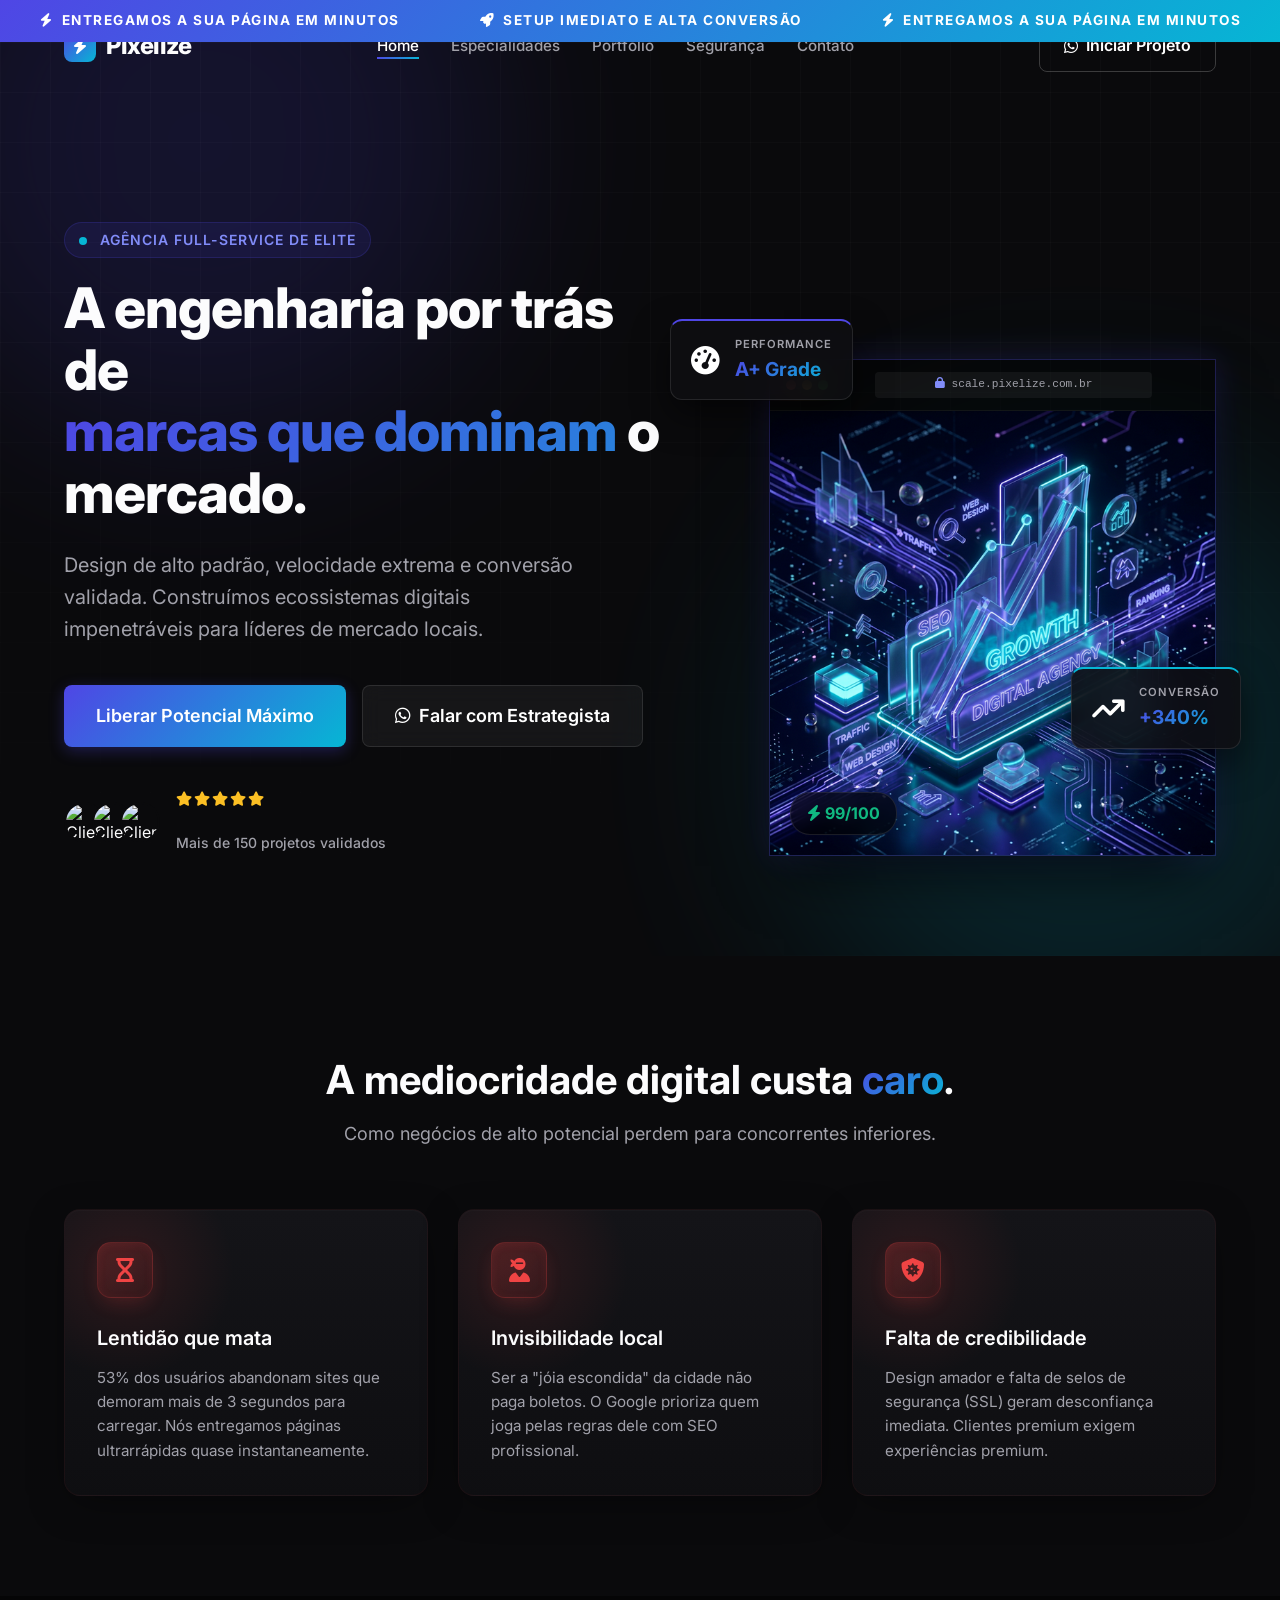
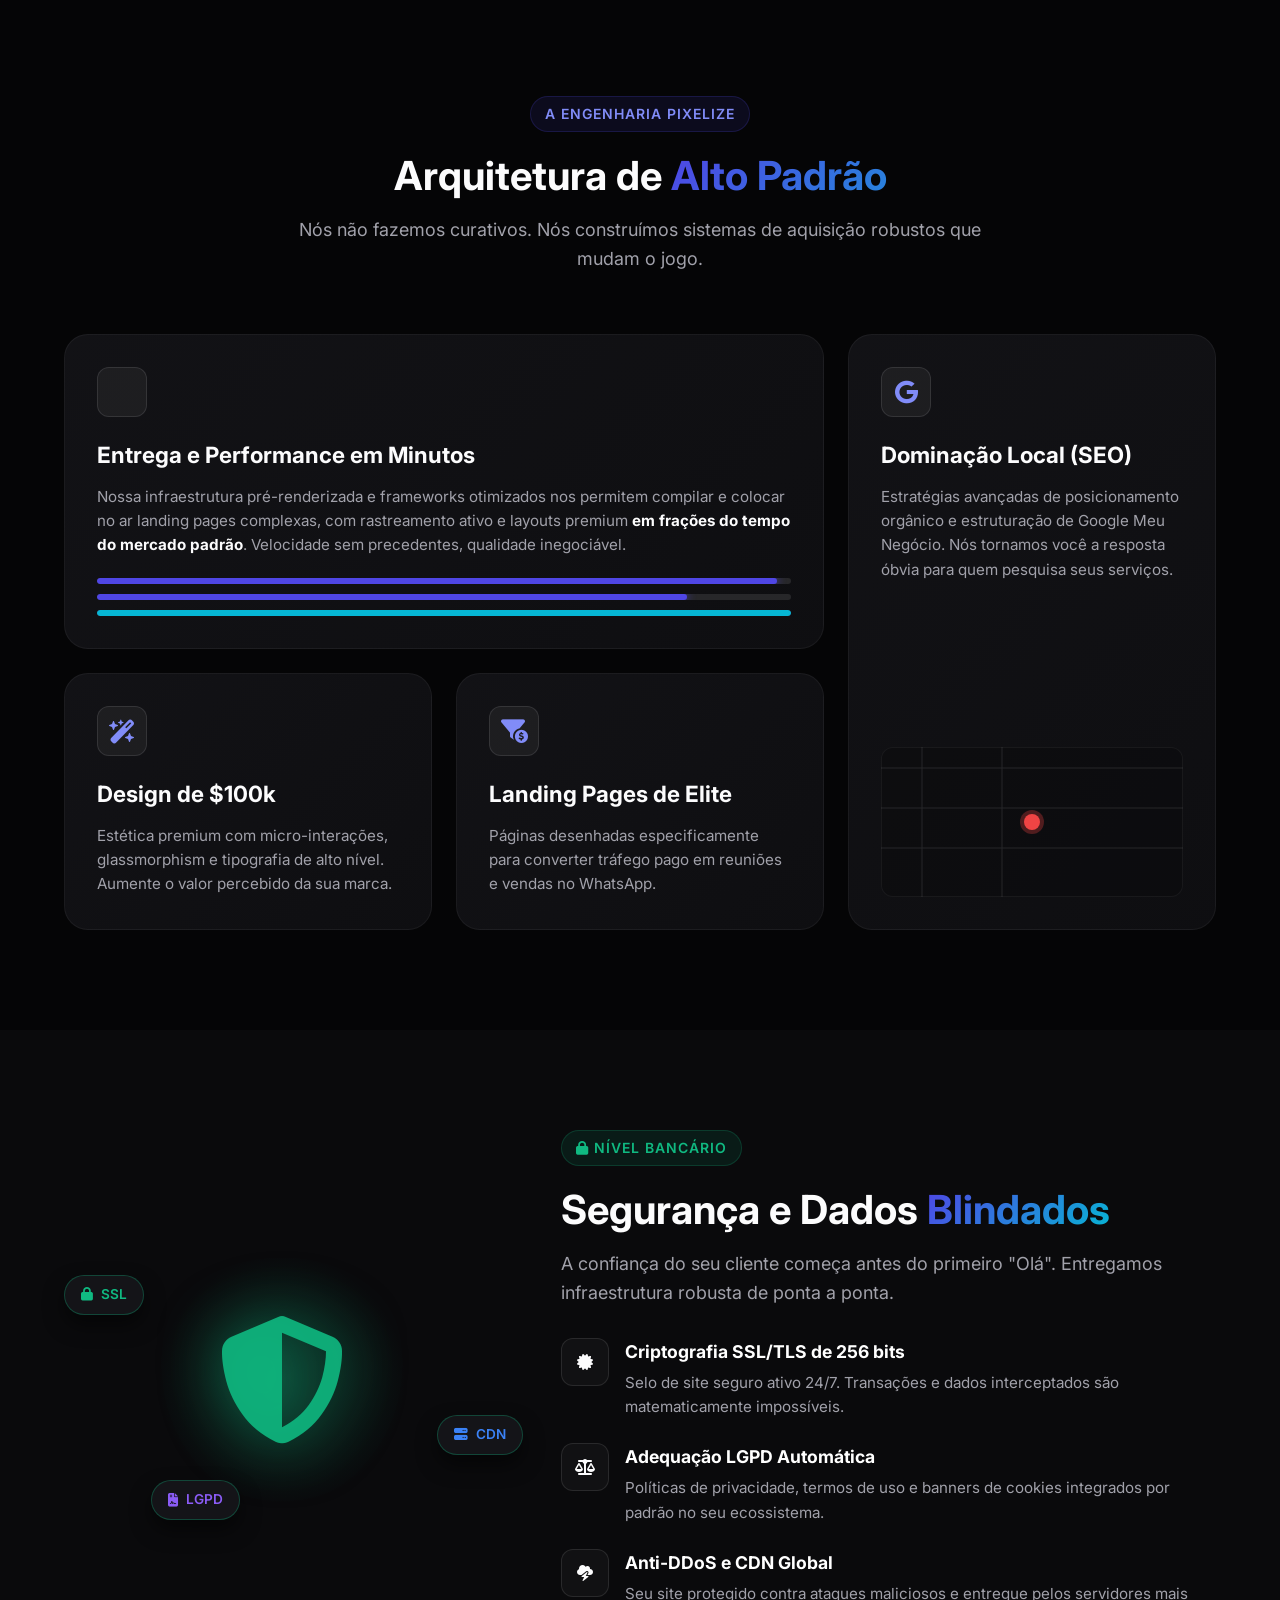
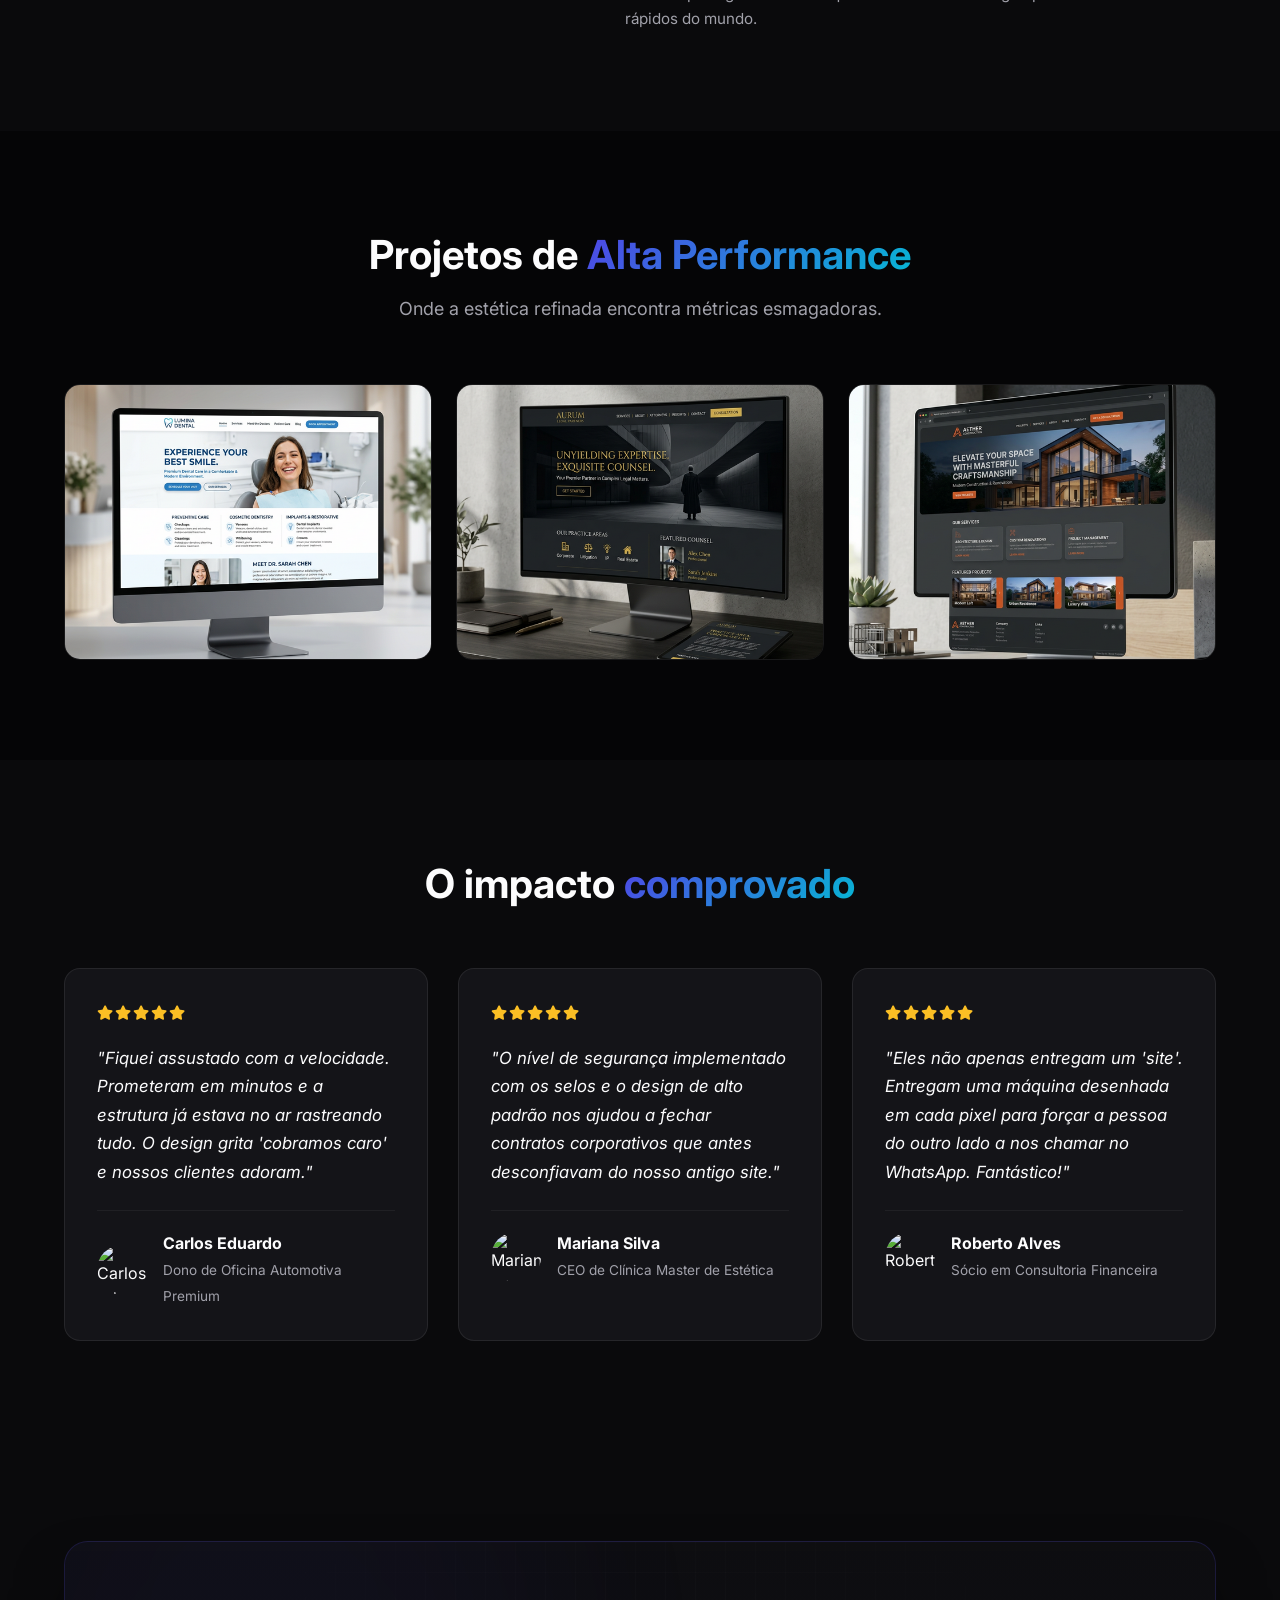
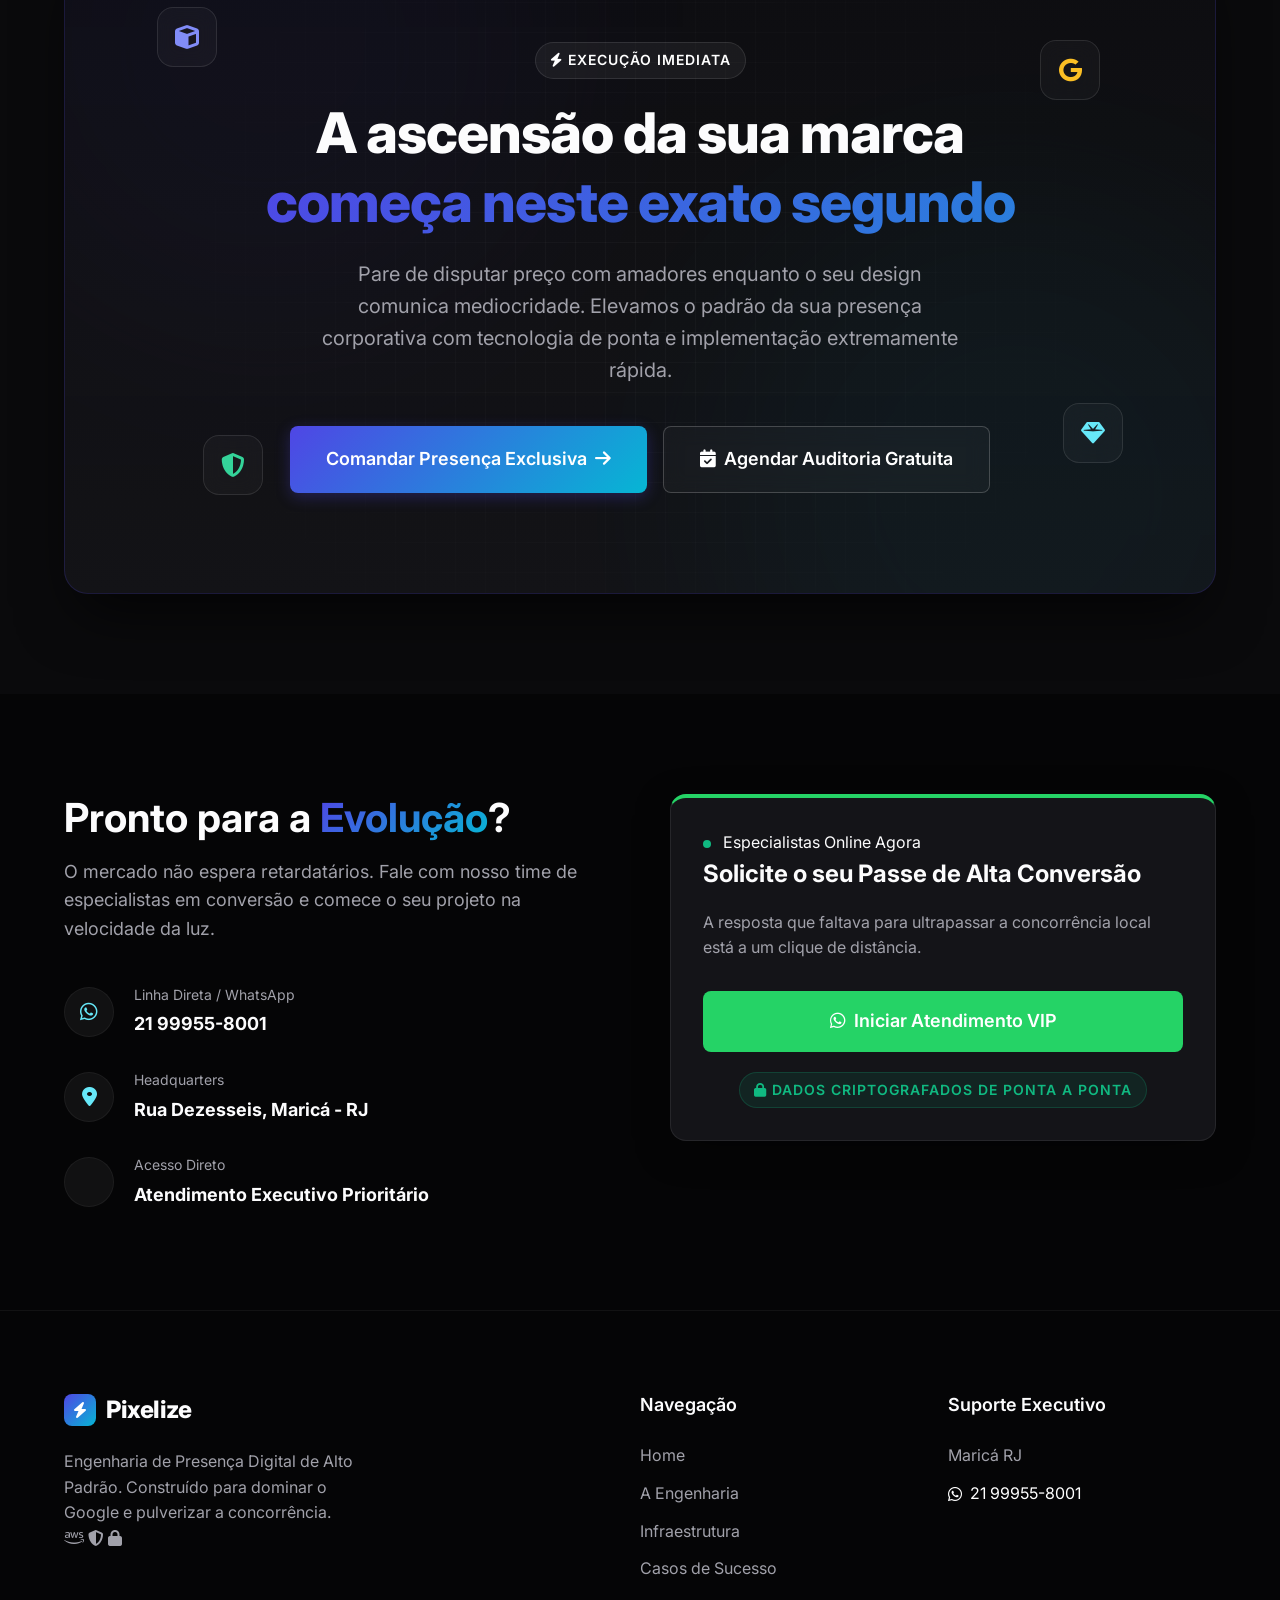
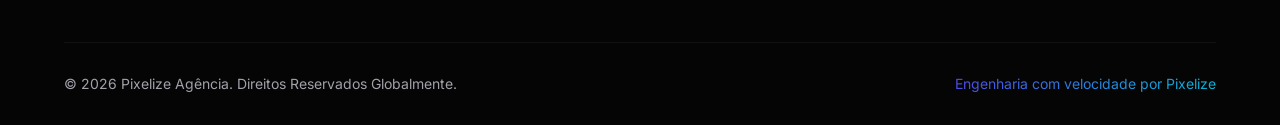
==== commit 0dee65cd: "feat(home): adiciona layout premium 100k, marquee, grid bento e secao de seguranca" ====
--- a/index.html
+++ b/index.html
@@ -4,12 +4,12 @@
     <meta charset="UTF-8">
     <meta name="viewport" content="width=device-width, initial-scale=1.0">
     <meta name="description" content="Pixelize - Agência de Presença Digital e Posicionamento no Google para empresas locais.">
-    <title>Pixelize | Agência de Presença Digital</title>
+    <title>Pixelize | Agência de Presença Digital & Performance</title>
     
     <!-- Google Fonts: Inter -->
     <link rel="preconnect" href="https://fonts.googleapis.com">
     <link rel="preconnect" href="https://fonts.gstatic.com" crossorigin>
-    <link href="https://fonts.googleapis.com/css2?family=Inter:wght@300;400;500;600;700;800&display=swap" rel="stylesheet">
+    <link href="https://fonts.googleapis.com/css2?family=Inter:wght@300;400;500;600;700;800;900&display=swap" rel="stylesheet">
     
     <!-- CSS -->
     <link rel="stylesheet" href="assets/css/style.css">
@@ -19,8 +19,25 @@
 </head>
 <body>
 
+    <!-- Marquee Banner (Entregamos em minutos) -->
+    <div class="marquee-container">
+        <div class="marquee-content">
+            <!-- Repetição para efeito infinito -->
+            <span><i class="fa-solid fa-bolt"></i> ENTREGAMOS A SUA PÁGINA EM MINUTOS</span>
+            <span><i class="fa-solid fa-rocket"></i> SETUP IMEDIATO E ALTA CONVERSÃO</span>
+            <span><i class="fa-solid fa-bolt"></i> ENTREGAMOS A SUA PÁGINA EM MINUTOS</span>
+            <span><i class="fa-solid fa-rocket"></i> SETUP IMEDIATO E ALTA CONVERSÃO</span>
+            <span><i class="fa-solid fa-bolt"></i> ENTREGAMOS A SUA PÁGINA EM MINUTOS</span>
+            <span><i class="fa-solid fa-rocket"></i> SETUP IMEDIATO E ALTA CONVERSÃO</span>
+            <span><i class="fa-solid fa-bolt"></i> ENTREGAMOS A SUA PÁGINA EM MINUTOS</span>
+            <span><i class="fa-solid fa-rocket"></i> SETUP IMEDIATO E ALTA CONVERSÃO</span>
+            <span><i class="fa-solid fa-bolt"></i> ENTREGAMOS A SUA PÁGINA EM MINUTOS</span>
+            <span><i class="fa-solid fa-rocket"></i> SETUP IMEDIATO E ALTA CONVERSÃO</span>
+        </div>
+    </div>
+
     <!-- Header fixo -->
-    <header id="header">
+    <header id="header" class="has-marquee">
         <div class="container header-container">
             <a href="#" class="logo">
                 <span class="logo-icon"><i class="fa-solid fa-bolt"></i></span>
@@ -30,16 +47,16 @@
             <nav class="main-nav">
                 <ul class="nav-links">
                     <li><a href="#home">Home</a></li>
-                    <li><a href="#servicos">Serviços</a></li>
+                    <li><a href="#servicos">Especialidades</a></li>
                     <li><a href="#portfolio">Portfólio</a></li>
-                    <li><a href="#como-funciona">Como Funciona</a></li>
+                    <li><a href="#seguranca">Segurança</a></li>
                     <li><a href="#contato">Contato</a></li>
                 </ul>
             </nav>
             
             <div class="header-cta">
-                <a href="https://wa.me/5521999558001" class="btn btn-outline whatsapp-btn" target="_blank">
-                    <i class="fa-brands fa-whatsapp"></i> Falar no WhatsApp
+                <a href="https://wa.me/5521999558001" class="btn btn-outline whatsapp-btn premium-hover" target="_blank">
+                    <i class="fa-brands fa-whatsapp"></i> Iniciar Projeto
                 </a>
             </div>
 
@@ -54,52 +71,82 @@
     <div class="mobile-menu-overlay">
         <ul class="mobile-nav-links">
             <li><a href="#home">Home</a></li>
-            <li><a href="#servicos">Serviços</a></li>
+            <li><a href="#servicos">Especialidades</a></li>
             <li><a href="#portfolio">Portfólio</a></li>
-            <li><a href="#como-funciona">Como Funciona</a></li>
+            <li><a href="#seguranca">Segurança</a></li>
             <li><a href="#contato">Contato</a></li>
             <li>
-                <a href="https://wa.me/5521999558001" class="btn btn-primary whatsapp-btn-mobile" target="_blank">
-                    <i class="fa-brands fa-whatsapp"></i> WhatsApp
+                <a href="https://wa.me/5521999558001" class="btn btn-primary whatsapp-btn-mobile premium-hover" target="_blank">
+                    <i class="fa-brands fa-whatsapp"></i> Iniciar Projeto
                 </a>
             </li>
         </ul>
     </div>
 
-    <!-- Hero Section -->
-    <section id="home" class="hero">
+    <!-- Hero Section Premium -->
+    <section id="home" class="hero hero-premium">
         <div class="hero-bg-elements">
-            <div class="glow glow-1"></div>
-            <div class="glow glow-2"></div>
-        </div>
-        <div class="container hero-container">
+            <div class="glow glow-1 pulse-anim"></div>
+            <div class="glow glow-2 pulse-anim" style="animation-delay: 2s;"></div>
+            <div class="grid-overlay"></div>
+        </div>
+        <div class="container hero-container premium-hero-grid">
             <div class="hero-content fade-in-up">
-                <div class="badge">Presença Digital Profissional</div>
-                <h1>Transformamos empresas locais em <span class="text-gradient">marcas digitais profissionais.</span></h1>
-                <p class="hero-subtitle">Sites modernos e presença digital estratégica para empresas que querem crescer, gerar mais contatos e ser a primeira escolha no Google.</p>
+                <div class="badge premium-badge">
+                    <span class="pulse-dot"></span> Agência Full-Service de Elite
+                </div>
+                <h1>A engenharia por trás de <span class="text-gradient animated-gradient">marcas que dominam</span> o mercado.</h1>
+                <p class="hero-subtitle">Design de alto padrão, velocidade extrema e conversão validada. Construímos ecossistemas digitais impenetráveis para líderes de mercado locais.</p>
                 <div class="hero-buttons">
-                    <a href="#contato" class="btn btn-primary btn-large">Solicitar análise gratuita</a>
+                    <a href="#contato" class="btn btn-primary btn-large premium-btn-effect">Liberar Potencial Máximo</a>
                     <a href="https://wa.me/5521999558001" class="btn btn-secondary btn-large" target="_blank">
-                        <i class="fa-brands fa-whatsapp"></i> Falar no WhatsApp
+                        <i class="fa-brands fa-whatsapp"></i> Falar com Estrategista
                     </a>
                 </div>
-                <div class="hero-social-proof">
+                <div class="hero-social-proof premium-proof">
                     <div class="avatars">
                         <img src="https://i.pravatar.cc/100?img=11" alt="Cliente satisfeito">
                         <img src="https://i.pravatar.cc/100?img=32" alt="Cliente satisfeito">
                         <img src="https://i.pravatar.cc/100?img=12" alt="Cliente satisfeito">
                     </div>
-                    <span class="proof-text">Empresas locais já transformadas</span>
-                </div>
-            </div>
-            <div class="hero-visual fade-in-up delay-1">
-                <div class="glass-panel mockup-window">
-                    <div class="mockup-header">
-                        <div class="dots"><span class="dot red"></span><span class="dot yellow"></span><span class="dot green"></span></div>
-                        <div class="url-bar">www.suaempresa.com.br</div>
-                    </div>
-                    <div class="mockup-body" style="padding: 0;">
-                        <img src="assets/img/hero_abstract.png" alt="Conceito Digital Pixelize" style="width: 100%; height: auto; display: block;">
+                    <div class="proof-content">
+                        <div class="stars"><i class="fa-solid fa-star"></i><i class="fa-solid fa-star"></i><i class="fa-solid fa-star"></i><i class="fa-solid fa-star"></i><i class="fa-solid fa-star"></i></div>
+                        <span class="proof-text">Mais de 150 projetos validados</span>
+                    </div>
+                </div>
+            </div>
+            <div class="hero-visual premium-visual fade-in-up delay-1">
+                <!-- 3D Floating Elements Showcase -->
+                <div class="floating-showcase">
+                    <div class="glass-panel mockup-main float-anim">
+                        <div class="mockup-header">
+                            <div class="dots"><span class="dot red"></span><span class="dot yellow"></span><span class="dot green"></span></div>
+                            <div class="url-bar"><i class="fa-solid fa-lock text-primary"></i> scale.pixelize.com.br</div>
+                        </div>
+                        <div class="mockup-body" style="padding: 0;">
+                            <img src="assets/img/hero_abstract.png" alt="Dashboard" style="width: 100%; height: 100%; object-fit: cover;">
+                            <div class="overlay-stats">
+                                <div class="stat-mini">
+                                    <i class="fa-solid fa-bolt"></i> 99/100
+                                </div>
+                            </div>
+                        </div>
+                    </div>
+                    
+                    <!-- Floating Cards -->
+                    <div class="floating-card perf-card float-anim-delayed">
+                        <i class="fa-solid fa-gauge-high"></i>
+                        <div class="fc-text">
+                            <span>Performance</span>
+                            <strong>A+ Grade</strong>
+                        </div>
+                    </div>
+                    <div class="floating-card conv-card float-anim-delayed-2">
+                        <i class="fa-solid fa-arrow-trend-up"></i>
+                        <div class="fc-text">
+                            <span>Conversão</span>
+                            <strong>+340%</strong>
+                        </div>
                     </div>
                 </div>
             </div>
@@ -110,324 +157,311 @@
     <section id="problema" class="problema section">
         <div class="container">
             <div class="section-header text-center fade-in-up">
-                <h2 class="section-title">Por que sua empresa não está crescendo?</h2>
-                <p class="section-description">A falta de profissionalismo na internet afasta os clientes todos os dias.</p>
+                <h2 class="section-title">A mediocridade digital custa <span class="text-gradient">caro</span>.</h2>
+                <p class="section-description">Como negócios de alto potencial perdem para concorrentes inferiores.</p>
             </div>
             
             <div class="cards-grid problem-cards">
                 <div class="card problem-card fade-in-up hover-lift">
                     <div class="glow-bg error-glow"></div>
-                    <div class="card-icon error"><i class="fa-solid fa-triangle-exclamation"></i></div>
-                    <h3>Empresas sem site profissional</h3>
-                    <p>Sem um site, sua empresa parece amadora ou desatualizada. Clientes buscam credibilidade antes de comprar.</p>
+                    <div class="card-icon error"><i class="fa-solid fa-hourglass-empty"></i></div>
+                    <h3>Lentidão que mata</h3>
+                    <p>53% dos usuários abandonam sites que demoram mais de 3 segundos para carregar. Nós entregamos páginas ultrarrápidas quase instantaneamente.</p>
                 </div>
                 <div class="card problem-card fade-in-up delay-1 hover-lift">
                     <div class="glow-bg error-glow"></div>
-                    <div class="card-icon error"><i class="fa-solid fa-ghost"></i></div>
-                    <h3>Baixa presença digital</h3>
-                    <p>Não ser encontrado quando o cliente pesquisa pelo seu serviço é deixar dinheiro na mesa diariamente.</p>
+                    <div class="card-icon error"><i class="fa-solid fa-user-ninja"></i></div>
+                    <h3>Invisibilidade local</h3>
+                    <p>Ser a "jóia escondida" da cidade não paga boletos. O Google prioriza quem joga pelas regras dele com SEO profissional.</p>
                 </div>
                 <div class="card problem-card fade-in-up delay-2 hover-lift">
                     <div class="glow-bg error-glow"></div>
-                    <div class="card-icon error"><i class="fa-solid fa-arrow-trend-down"></i></div>
-                    <h3>Concorrentes mais visíveis</h3>
-                    <p>Seu concorrente com um site melhor e mais bem posicionado está levando os clientes que deveriam ser seus.</p>
-                </div>
-            </div>
-        </div>
-    </section>
-
-    <!-- Solução Section -->
-    <section id="solucao" class="solucao section bg-light">
-        <div class="container">
-            <div class="solucao-layout">
-                <div class="solucao-visual fade-in-up">
-                    <div class="glass-card solution-highlight">
-                        <div class="stat">
-                            <span class="stat-number text-gradient">+300%</span>
-                            <span class="stat-label">Aumento na percepção de valor</span>
-                        </div>
-                        <div class="chart-mockup">
-                            <div class="bar bar-1"></div>
-                            <div class="bar bar-2"></div>
-                            <div class="bar bar-3"></div>
-                            <div class="bar bar-4 highlight"></div>
-                        </div>
-                    </div>
-                </div>
-                <div class="solucao-content fade-in-up delay-1">
-                    <h2 class="section-title">A Pixelize é a solução para o <span class="text-gradient">crescimento</span> do seu negócio</h2>
-                    <p class="section-description">Ajudamos empresas locais a se destacarem e atraírem mais clientes qualificados através de uma presença digital impecável.</p>
+                    <div class="card-icon error"><i class="fa-solid fa-shield-virus"></i></div>
+                    <h3>Falta de credibilidade</h3>
+                    <p>Design amador e falta de selos de segurança (SSL) geram desconfiança imediata. Clientes premium exigem experiências premium.</p>
+                </div>
+            </div>
+        </div>
+    </section>
+
+    <!-- Solução / 100k Feature Bento Grid Section -->
+    <section id="servicos" class="servicos section bg-darker">
+        <div class="container">
+            <div class="section-header text-center fade-in-up">
+                <span class="badge">A Engenharia Pixelize</span>
+                <h2 class="section-title">Arquitetura de <span class="text-gradient animated-gradient">Alto Padrão</span></h2>
+                <p class="section-description">Nós não fazemos curativos. Nós construímos sistemas de aquisição robustos que mudam o jogo.</p>
+            </div>
+            
+            <div class="bento-grid">
+                <!-- Large Item -->
+                <div class="bento-item bento-large fade-in-up">
+                    <div class="bento-glow-bg"></div>
+                    <div class="bento-content">
+                        <div class="bento-icon"><i class="fa-solid fa-gauge-max"></i></div>
+                        <h3>Entrega e Performance em Minutos</h3>
+                        <p>Nossa infraestrutura pré-renderizada e frameworks otimizados nos permitem compilar e colocar no ar landing pages complexas, com rastreamento ativo e layouts premium <strong class="text-white">em frações do tempo do mercado padrão</strong>. Velocidade sem precedentes, qualidade inegociável.</p>
+                    </div>
+                    <div class="bento-visual tech-chart">
+                        <div class="speed-bar"><div class="speed-fill" style="width: 98%;"></div></div>
+                        <div class="speed-bar"><div class="speed-fill" style="width: 85%;"></div></div>
+                        <div class="speed-bar"><div class="speed-fill" style="width: 100%; background: var(--accent);"></div></div>
+                    </div>
+                </div>
+
+                <!-- Tall Item -->
+                <div class="bento-item bento-tall fade-in-up delay-1">
+                    <div class="bento-glow-bg"></div>
+                    <div class="bento-content">
+                        <div class="bento-icon"><i class="fa-brands fa-google"></i></div>
+                        <h3>Dominação Local (SEO)</h3>
+                        <p>Estratégias avançadas de posicionamento orgânico e estruturação de Google Meu Negócio. Nós tornamos você a resposta óbvia para quem pesquisa seus serviços.</p>
+                    </div>
+                    <div class="bento-visual map-mockup">
+                        <div class="pin pulse-anim"></div>
+                    </div>
+                </div>
+
+                <!-- Small Items -->
+                <div class="bento-item fade-in-up delay-2">
+                    <div class="bento-glow-bg"></div>
+                    <div class="bento-content">
+                        <div class="bento-icon"><i class="fa-solid fa-wand-magic-sparkles"></i></div>
+                        <h3>Design de $100k</h3>
+                        <p>Estética premium com micro-interações, glassmorphism e tipografia de alto nível. Aumente o valor percebido da sua marca.</p>
+                    </div>
+                </div>
+
+                <div class="bento-item fade-in-up delay-3">
+                    <div class="bento-glow-bg"></div>
+                    <div class="bento-content">
+                        <div class="bento-icon"><i class="fa-solid fa-filter-circle-dollar"></i></div>
+                        <h3>Landing Pages de Elite</h3>
+                        <p>Páginas desenhadas especificamente para converter tráfego pago em reuniões e vendas no WhatsApp.</p>
+                    </div>
+                </div>
+            </div>
+        </div>
+    </section>
+
+    <!-- NEW: Segurança e Infraestrutura Section -->
+    <section id="seguranca" class="seguranca section">
+        <div class="container">
+            <div class="security-layout">
+                <div class="security-visual fade-in-up">
+                    <div class="shield-container">
+                        <div class="shield-glow pulse-anim"></div>
+                        <i class="fa-solid fa-shield-halved master-shield"></i>
+                        <div class="floating-badge fb-1"><i class="fa-solid fa-lock"></i> SSL</div>
+                        <div class="floating-badge fb-2"><i class="fa-solid fa-server"></i> CDN</div>
+                        <div class="floating-badge fb-3"><i class="fa-solid fa-file-contract"></i> LGPD</div>
+                    </div>
+                </div>
+                <div class="security-content fade-in-up delay-1">
+                    <span class="badge badge-secure"><i class="fa-solid fa-lock"></i> Nível Bancário</span>
+                    <h2 class="section-title">Segurança e Dados <span class="text-gradient">Blindados</span></h2>
+                    <p class="section-description">A confiança do seu cliente começa antes do primeiro "Olá". Entregamos infraestrutura robusta de ponta a ponta.</p>
                     
-                    <ul class="benefits-list">
-                        <li>
-                            <i class="fa-solid fa-circle-check text-primary"></i>
-                            <div>
-                                <strong>Parecer mais profissional na internet</strong>
-                                <p>Sites com design premium que transmitem confiança instantânea.</p>
-                            </div>
-                        </li>
-                        <li>
-                            <i class="fa-solid fa-circle-check text-primary"></i>
-                            <div>
-                                <strong>Aparecer melhor no Google</strong>
-                                <p>Otimização para que clientes locais encontrem você primeiro.</p>
-                            </div>
-                        </li>
-                        <li>
-                            <i class="fa-solid fa-circle-check text-primary"></i>
-                            <div>
-                                <strong>Gerar mais contatos</strong>
-                                <p>Estrutura focada em facilitar o contato via WhatsApp.</p>
-                            </div>
-                        </li>
-                        <li>
-                            <i class="fa-solid fa-circle-check text-primary"></i>
-                            <div>
-                                <strong>Transformar visitantes em clientes</strong>
-                                <p>Textos e layouts projetados para conversão e vendas.</p>
-                            </div>
-                        </li>
-                    </ul>
-                </div>
-            </div>
-        </div>
-    </section>
-
-    <!-- Serviços Section -->
-    <section id="servicos" class="servicos section">
+                    <div class="sec-features">
+                        <div class="sec-feature">
+                            <div class="sec-icon"><i class="fa-solid fa-certificate"></i></div>
+                            <div>
+                                <strong>Criptografia SSL/TLS de 256 bits</strong>
+                                <p>Selo de site seguro ativo 24/7. Transações e dados interceptados são matematicamente impossíveis.</p>
+                            </div>
+                        </div>
+                        <div class="sec-feature">
+                            <div class="sec-icon"><i class="fa-solid fa-scale-balanced"></i></div>
+                            <div>
+                                <strong>Adequação LGPD Automática</strong>
+                                <p>Políticas de privacidade, termos de uso e banners de cookies integrados por padrão no seu ecossistema.</p>
+                            </div>
+                        </div>
+                        <div class="sec-feature">
+                            <div class="sec-icon"><i class="fa-solid fa-cloud-bolt"></i></div>
+                            <div>
+                                <strong>Anti-DDoS e CDN Global</strong>
+                                <p>Seu site protegido contra ataques maliciosos e entregue pelos servidores mais rápidos do mundo.</p>
+                            </div>
+                        </div>
+                    </div>
+                </div>
+            </div>
+        </div>
+    </section>
+
+    <!-- Portfólio Section -->
+    <section id="portfolio" class="portfolio section bg-darker">
         <div class="container">
             <div class="section-header text-center fade-in-up">
-                <span class="badge">O que fazemos</span>
-                <h2 class="section-title">Nossas <span class="text-gradient">Soluções</span></h2>
-                <p class="section-description">Tudo que seu negócio precisa para dominar o mercado local.</p>
-            </div>
-            
-            <div class="cards-grid services-cards">
-                <div class="card service-card fade-in-up hover-lift">
-                    <div class="card-icon gradient"><i class="fa-solid fa-laptop-code"></i></div>
-                    <h3>Criação de Sites Profissionais</h3>
-                    <p>Desenvolvimento de sites rápidos, modernos e responsivos (funcionam perfeitamente em celulares e computadores).</p>
-                </div>
-                <div class="card service-card fade-in-up delay-1 hover-lift">
-                    <div class="card-icon gradient"><i class="fa-solid fa-rocket"></i></div>
-                    <h3>Presença Digital para Empresas</h3>
-                    <p>Construção de uma identidade forte e consistente em todos os pontos de contato online do seu negócio.</p>
-                </div>
-                <div class="card service-card fade-in-up delay-2 hover-lift">
-                    <div class="card-icon gradient"><i class="fa-brands fa-google"></i></div>
-                    <h3>Posicionamento no Google</h3>
-                    <p>Técnicas avançadas de SEO e configuração de Google Meu Negócio para você dominar as buscas locais.</p>
-                </div>
-                <div class="card service-card fade-in-up delay-3 hover-lift">
-                    <div class="card-icon gradient"><i class="fa-solid fa-magnet"></i></div>
-                    <h3>Landing Pages de Conversão</h3>
-                    <p>Páginas de alta conversão criadas especificamente para campanhas de anúncios e captação de leads.</p>
-                </div>
-            </div>
-        </div>
-    </section>
-
-    <!-- Como Funciona Section -->
-    <section id="como-funciona" class="como-funciona section bg-darker">
-        <div class="container">
-            <div class="section-header text-center fade-in-up">
-                <h2 class="section-title text-white">Como Funciona</h2>
-                <p class="section-description text-gray">Um processo simples e transparente, sem complicação técnica para você.</p>
-            </div>
-            
-            <div class="steps-container">
-                <div class="step fade-in-up">
-                    <div class="step-number">1</div>
-                    <h3>Análise da empresa</h3>
-                    <p>Entendemos seu negócio, seus concorrentes e seus objetivos para criar uma estratégia sob medida.</p>
-                </div>
-                <div class="step fade-in-up delay-1">
-                    <div class="step-number">2</div>
-                    <h3>Criação de demonstração</h3>
-                    <p>Criamos um layout inicial do site para você visualizar como sua marca se portará online.</p>
-                </div>
-                <div class="step fade-in-up delay-2">
-                    <div class="step-number">3</div>
-                    <h3>Ajustes personalizados</h3>
-                    <p>Refinamos o design, adicionamos seus textos, imagens e configuramos todos os botões de contato.</p>
-                </div>
-                <div class="step fade-in-up delay-3">
-                    <div class="step-number">4</div>
-                    <h3>Publicação no domínio</h3>
-                    <p>Colocamos seu site no ar (www.suaempresa.com.br), rápido e otimizado para o Google.</p>
-                </div>
-            </div>
-        </div>
-    </section>
-
-    <!-- Portfólio Section -->
-    <section id="portfolio" class="portfolio section">
-        <div class="container">
-            <div class="section-header text-center fade-in-up">
-                <h2 class="section-title">Portfólio & <span class="text-gradient">Demonstrações</span></h2>
-                <p class="section-description">Sites criados para mostrar como empresas locais podem aparecer de forma profissional na internet.</p>
+                <h2 class="section-title">Projetos de <span class="text-gradient">Alta Performance</span></h2>
+                <p class="section-description">Onde a estética refinada encontra métricas esmagadoras.</p>
             </div>
             
             <div class="portfolio-grid">
-                <div class="portfolio-item fade-in-up">
+                <div class="portfolio-item hover-3d fade-in-up">
                     <div class="portfolio-image">
                         <div class="portfolio-overlay">
-                            <span class="portfolio-category">Clínica Odontológica</span>
-                        </div>
-                    </div>
-                </div>
-                <div class="portfolio-item fade-in-up delay-1">
+                            <div>
+                                <span class="portfolio-category">Clínica Odontológica Premium</span>
+                                <p class="portfolio-stat">+420% em Leads Qualificados</p>
+                            </div>
+                        </div>
+                    </div>
+                </div>
+                <div class="portfolio-item hover-3d fade-in-up delay-1">
                     <div class="portfolio-image img-2">
                         <div class="portfolio-overlay">
-                            <span class="portfolio-category">Escritório de Advocacia</span>
-                        </div>
-                    </div>
-                </div>
-                <div class="portfolio-item fade-in-up delay-2">
+                            <div>
+                                <span class="portfolio-category">Boutique Law Firm</span>
+                                <p class="portfolio-stat">Autoridade e Posicionamento VIP</p>
+                            </div>
+                        </div>
+                    </div>
+                </div>
+                <div class="portfolio-item hover-3d fade-in-up delay-2">
                     <div class="portfolio-image img-3">
                         <div class="portfolio-overlay">
-                            <span class="portfolio-category">Empreiteira & Reformas</span>
-                        </div>
-                    </div>
-                </div>
-            </div>
-            
-            <div class="text-center mt-4 fade-in-up delay-3">
-                <a href="#contato" class="btn btn-outline btn-large">Ver mais demonstrações</a>
+                            <div>
+                                <span class="portfolio-category">Incorporadora de Luxo</span>
+                                <p class="portfolio-stat">Custo por Lead reduzido em 65%</p>
+                            </div>
+                        </div>
+                    </div>
+                </div>
             </div>
         </div>
     </section>
 
     <!-- Social Proof Section -->
-    <section class="testimonials section bg-light">
+    <section class="testimonials section">
         <div class="container">
             <div class="section-header text-center fade-in-up">
-                <h2 class="section-title">O que dizem os empresários</h2>
-                <p class="section-description">Empresas locais transformadas pela Pixelize.</p>
+                <h2 class="section-title">O impacto <span class="text-gradient">comprovado</span></h2>
             </div>
             
             <div class="cards-grid testimonial-cards">
-                <div class="card testimonial-card fade-in-up hover-lift">
+                <div class="card testimonial-card fade-in-up hover-lift bento-glow-effect">
                     <div class="stars">
                         <i class="fa-solid fa-star"></i><i class="fa-solid fa-star"></i><i class="fa-solid fa-star"></i><i class="fa-solid fa-star"></i><i class="fa-solid fa-star"></i>
                     </div>
-                    <p class="quote">"Antes nosso site parecia ter sido feito nos anos 2000. A Pixelize mudou nossa imagem do dia para a noite. Agora fechamos mais orçamentos porque os clientes sentem confiança logo de cara."</p>
+                    <p class="quote">"Fiquei assustado com a velocidade. Prometeram em minutos e a estrutura já estava no ar rastreando tudo. O design grita 'cobramos caro' e nossos clientes adoram."</p>
                     <div class="client-info">
                         <img src="https://i.pravatar.cc/150?img=11" alt="Carlos Eduardo" class="client-avatar">
                         <div>
                             <strong>Carlos Eduardo</strong>
-                            <span>Dono de Oficina Automotiva</span>
-                        </div>
-                    </div>
-                </div>
-                <div class="card testimonial-card fade-in-up delay-1 hover-lift">
+                            <span>Dono de Oficina Automotiva Premium</span>
+                        </div>
+                    </div>
+                </div>
+                <div class="card testimonial-card fade-in-up delay-1 hover-lift bento-glow-effect">
                     <div class="stars">
                         <i class="fa-solid fa-star"></i><i class="fa-solid fa-star"></i><i class="fa-solid fa-star"></i><i class="fa-solid fa-star"></i><i class="fa-solid fa-star"></i>
                     </div>
-                    <p class="quote">"O botão de WhatsApp no novo site mudou nosso faturamento. Praticamente dobramos os contatos diários de pessoas da nossa cidade procurando por nossos serviços no Google."</p>
+                    <p class="quote">"O nível de segurança implementado com os selos e o design de alto padrão nos ajudou a fechar contratos corporativos que antes desconfiavam do nosso antigo site."</p>
                     <div class="client-info">
                         <img src="https://i.pravatar.cc/150?img=43" alt="Mariana Silva" class="client-avatar">
                         <div>
                             <strong>Mariana Silva</strong>
-                            <span>Clínica de Estética</span>
-                        </div>
-                    </div>
-                </div>
-                <div class="card testimonial-card fade-in-up delay-2 hover-lift">
+                            <span>CEO de Clínica Master de Estética</span>
+                        </div>
+                    </div>
+                </div>
+                <div class="card testimonial-card fade-in-up delay-2 hover-lift bento-glow-effect">
                     <div class="stars">
                         <i class="fa-solid fa-star"></i><i class="fa-solid fa-star"></i><i class="fa-solid fa-star"></i><i class="fa-solid fa-star"></i><i class="fa-solid fa-star"></i>
                     </div>
-                    <p class="quote">"O Kleyton foi extremamente profissional. Entregou um site super rápido, moderno e finalmente começamos a aparecer nas buscas regionais. Super recomendo!"</p>
+                    <p class="quote">"Eles não apenas entregam um 'site'. Entregam uma máquina desenhada em cada pixel para forçar a pessoa do outro lado a nos chamar no WhatsApp. Fantástico!"</p>
                     <div class="client-info">
                         <img src="https://i.pravatar.cc/150?img=33" alt="Roberto Alves" class="client-avatar">
                         <div>
                             <strong>Roberto Alves</strong>
-                            <span>Contabilidade</span>
-                        </div>
-                    </div>
-                </div>
-            </div>
-        </div>
-    </section>
-
-    <!-- CTA Section -->
+                            <span>Sócio em Consultoria Financeira</span>
+                        </div>
+                    </div>
+                </div>
+            </div>
+        </div>
+    </section>
+
+    <!-- Premium CTA Section -->
     <section class="cta section">
         <div class="container">
-            <div class="cta-box glass-card fade-in-up">
+            <div class="cta-box glass-card fade-in-up premium-cta">
                 <div class="cta-bg-elements">
-                    <div class="glow cta-glow-1"></div>
-                    <div class="glow cta-glow-2"></div>
+                    <div class="glow cta-glow-1 pulse-anim"></div>
+                    <div class="glow cta-glow-2 pulse-anim" style="animation-delay: 1.5s;"></div>
                     <div class="cta-grid-pattern"></div>
                 </div>
                 
                 <div class="cta-content">
-                    <div class="badge cta-badge">Não perca mais tempo</div>
-                    <h2 class="cta-title">Sua empresa merece uma <span class="text-gradient d-block">presença digital profissional</span></h2>
-                    <p class="cta-desc">Pare de perder clientes para a concorrência. Mais de <strong>85% das pessoas</strong> pesquisam no Google antes de comprar. Dê o próximo passo e domine sua região.</p>
+                    <div class="badge cta-badge"><i class="fa-solid fa-bolt text-accent"></i> Execução Imediata</div>
+                    <h2 class="cta-title">A ascensão da sua marca <span class="text-gradient d-block animated-gradient">começa neste exato segundo</span></h2>
+                    <p class="cta-desc">Pare de disputar preço com amadores enquanto o seu design comunica mediocridade. Elevamos o padrão da sua presença corporativa com tecnologia de ponta e implementação extremamente rápida.</p>
                     
                     <div class="cta-actions">
-                        <a href="#contato" class="btn btn-primary btn-large cta-primary-btn">
-                            Construir minha marca <i class="fa-solid fa-arrow-right"></i>
+                        <a href="https://wa.me/5521999558001" class="btn btn-primary btn-large cta-primary-btn premium-btn-effect" target="_blank">
+                            Comandar Presença Exclusiva <i class="fa-solid fa-arrow-right"></i>
                         </a>
-                        <a href="https://wa.me/5521999558001" class="btn btn-outline btn-large cta-outline-btn" target="_blank">
-                            <i class="fa-brands fa-whatsapp"></i> Tirar dúvidas no WhatsApp
+                        <a href="#contato" class="btn btn-outline btn-large cta-outline-btn">
+                            <i class="fa-solid fa-calendar-check"></i> Agendar Auditoria Gratuita
                         </a>
                     </div>
                 </div>
                 
-                <div class="cta-floating cta-float-1"><i class="fa-solid fa-rocket"></i></div>
-                <div class="cta-floating cta-float-2"><i class="fa-solid fa-chart-line"></i></div>
+                <div class="cta-floating cta-float-1"><i class="fa-solid fa-cube"></i></div>
+                <div class="cta-floating cta-float-2"><i class="fa-solid fa-shield-halved"></i></div>
                 <div class="cta-floating cta-float-3"><i class="fa-brands fa-google"></i></div>
-                <div class="cta-floating cta-float-4"><i class="fa-solid fa-star"></i></div>
+                <div class="cta-floating cta-float-4"><i class="fa-solid fa-gem"></i></div>
             </div>
         </div>
     </section>
 
     <!-- Contato Section -->
-    <section id="contato" class="contato section">
+    <section id="contato" class="contato section bg-darker">
         <div class="container">
             <div class="contato-layout">
                 <div class="contato-info fade-in-up">
-                    <h2 class="section-title">Vamos conversar sobre o seu negócio?</h2>
-                    <p class="section-description">Tire suas dúvidas, solicite uma análise gratuita ou peça um orçamento sem compromisso.</p>
+                    <h2 class="section-title">Pronto para a <span class="text-gradient">Evolução</span>?</h2>
+                    <p class="section-description">O mercado não espera retardatários. Fale com nosso time de especialistas em conversão e comece o seu projeto na velocidade da luz.</p>
                     
-                    <div class="contact-details">
+                    <div class="contact-details premium-contact">
                         <div class="contact-item">
-                            <div class="contact-icon"><i class="fa-brands fa-whatsapp"></i></div>
-                            <div>
-                                <span>Telefone / WhatsApp</span>
+                            <div class="contact-icon glowing-icon"><i class="fa-brands fa-whatsapp"></i></div>
+                            <div>
+                                <span>Linha Direta / WhatsApp</span>
                                 <strong>21 99955-8001</strong>
                             </div>
                         </div>
                         <div class="contact-item">
-                            <div class="contact-icon"><i class="fa-solid fa-location-dot"></i></div>
-                            <div>
-                                <span>Endereço</span>
+                            <div class="contact-icon glowing-icon"><i class="fa-solid fa-location-dot"></i></div>
+                            <div>
+                                <span>Headquarters</span>
                                 <strong>Rua Dezesseis, Maricá - RJ</strong>
                             </div>
                         </div>
                         <div class="contact-item">
-                            <div class="contact-icon"><i class="fa-solid fa-user-tie"></i></div>
-                            <div>
-                                <span>Responsável</span>
-                                <strong>Kleyton (Fundador)</strong>
+                            <div class="contact-icon glowing-icon"><i class="fa-solid fa-shield-check"></i></div>
+                            <div>
+                                <span>Acesso Direto</span>
+                                <strong>Atendimento Executivo Prioritário</strong>
                             </div>
                         </div>
                     </div>
                 </div>
                 
                 <div class="contato-action fade-in-up delay-1">
-                    <div class="glass-card contact-card">
-                        <h3>Fale conosco agora</h3>
-                        <p>O jeito mais rápido de ser atendido é pelo WhatsApp. Nossa equipe responde em minutos.</p>
+                    <div class="glass-card contact-card premium-glass">
+                        <div class="live-status"><span class="pulse-dot green"></span> Especialistas Online Agora</div>
+                        <h3>Solicite o seu Passe de Alta Conversão</h3>
+                        <p>A resposta que faltava para ultrapassar a concorrência local está a um clique de distância.</p>
                         
-                        <a href="https://wa.me/5521999558001" class="btn btn-whatsapp btn-large w-100" target="_blank">
-                            <i class="fa-brands fa-whatsapp"></i> Chamar no WhatsApp
+                        <a href="https://wa.me/5521999558001" class="btn btn-whatsapp btn-large w-100 premium-btn-effect" target="_blank">
+                            <i class="fa-brands fa-whatsapp"></i> Iniciar Atendimento VIP
                         </a>
                         
-                        <div class="contact-footer-note">
-                            <i class="fa-solid fa-shield-halved"></i> Seus dados estão seguros conosco.
+                        <div class="contact-footer-note mt-4 text-center d-flex justify-content-center">
+                            <span class="badge badge-secure" style="margin: 0 auto;"><i class="fa-solid fa-lock"></i> Dados Criptografados de Ponta a Ponta</span>
                         </div>
                     </div>
                 </div>
@@ -444,30 +478,35 @@
                         <span class="logo-icon"><i class="fa-solid fa-bolt"></i></span>
                         Pixelize
                     </a>
-                    <p>Agência de Presença Digital e Posicionamento no Google.</p>
+                    <p>Engenharia de Presença Digital de Alto Padrão. Construído para dominar o Google e pulverizar a concorrência.</p>
+                    <div class="footer-security-badges mt-3">
+                        <i class="fa-brands fa-aws text-gray" title="Hospedagem Premium"></i>
+                        <i class="fa-solid fa-shield-halved text-gray mx-2" title="SSL Seguro"></i>
+                        <i class="fa-solid fa-lock text-gray" title="LGPD Compliance"></i>
+                    </div>
                 </div>
                 
                 <div class="footer-links">
-                    <h3>Menu</h3>
+                    <h3>Navegação</h3>
                     <ul>
                         <li><a href="#home">Home</a></li>
-                        <li><a href="#servicos">Serviços</a></li>
-                        <li><a href="#portfolio">Portfólio</a></li>
-                        <li><a href="#como-funciona">Como Funciona</a></li>
+                        <li><a href="#servicos">A Engenharia</a></li>
+                        <li><a href="#seguranca">Infraestrutura</a></li>
+                        <li><a href="#portfolio">Casos de Sucesso</a></li>
                     </ul>
                 </div>
                 
                 <div class="footer-contact">
-                    <h3>Contato</h3>
+                    <h3>Suporte Executivo</h3>
                     <p>Maricá RJ</p>
-                    <p><a href="https://wa.me/5521999558001" target="_blank"><i class="fa-brands fa-whatsapp"></i> 21 99955-8001</a></p>
+                    <p><a href="https://wa.me/5521999558001" target="_blank" class="highlight-link"><i class="fa-brands fa-whatsapp"></i> 21 99955-8001</a></p>
                 </div>
             </div>
             
             <div class="footer-bottom">
-                <p>&copy; <span id="current-year"></span> Pixelize. Todos os direitos reservados.</p>
-                <div class="made-by">
-                    Desenvolvido por Pixelize
+                <p>&copy; <span id="current-year"></span> Pixelize Agência. Direitos Reservados Globalmente.</p>
+                <div class="made-by text-gradient fw-bold">
+                    Engenharia com velocidade por Pixelize
                 </div>
             </div>
         </div>
--- a/assets/css/style.css
+++ b/assets/css/style.css
@@ -1264,3 +1264,340 @@
     .footer-content { grid-template-columns: 1fr; gap: 40px; }
     .footer-bottom { flex-direction: column; gap: 20px; text-align: center; }
 }
+
+/* =========================================================================
+   $100K PREMIUM UPGRADE EXTENSION MODULE
+   ========================================================================= */
+
+/* Top Marquee (Entregamos em minutos) */
+.marquee-container {
+    width: 100%;
+    background: var(--gradient-primary);
+    color: white;
+    padding: 10px 0;
+    overflow: hidden;
+    position: relative;
+    z-index: 1001; /* Above header */
+    font-size: 0.85rem;
+    font-weight: 700;
+    letter-spacing: 1.5px;
+    display: flex;
+}
+
+.marquee-content {
+    display: flex;
+    white-space: nowrap;
+    animation: marquee-scroll 25s linear infinite;
+}
+
+.marquee-content span {
+    padding: 0 40px;
+    display: flex;
+    align-items: center;
+    gap: 8px;
+}
+
+@keyframes marquee-scroll {
+    0% { transform: translateX(0); }
+    100% { transform: translateX(-50%); } 
+    /* Requires enough duplicated spans to feel infinite without jump */
+}
+
+/* Adjust Header for Marquee */
+header.has-marquee {
+    top: 40px; /* offset by marquee height approx */
+}
+header.has-marquee.scrolled {
+    top: 0;
+}
+
+/* Enhanced Animated Gradient Text */
+.animated-gradient {
+    background-size: 200% auto;
+    animation: shine-gradient 4s linear infinite;
+}
+@keyframes shine-gradient {
+    to { background-position: 200% center; }
+}
+
+/* Premium Badges & Buttons */
+.premium-hover {
+    box-shadow: 0 0 20px rgba(6, 182, 212, 0) !important;
+    transition: all 0.4s cubic-bezier(0.175, 0.885, 0.32, 1.275) !important;
+}
+.premium-hover:hover {
+    box-shadow: 0 0 20px rgba(79, 70, 229, 0.4) !important;
+    border-color: var(--primary-light) !important;
+    transform: translateY(-3px);
+}
+.premium-btn-effect {
+    position: relative;
+    overflow: hidden;
+    z-index: 1;
+}
+.premium-btn-effect::before {
+    content: '';
+    position: absolute;
+    top: 0; left: -100%;
+    width: 50%; height: 100%;
+    background: linear-gradient(90deg, transparent, rgba(255,255,255,0.4), transparent);
+    z-index: -1;
+    transform: skewX(-20deg);
+    transition: 0.5s;
+}
+.premium-btn-effect:hover::before {
+    left: 150%;
+}
+
+.pulse-dot {
+    display: inline-block;
+    width: 8px;
+    height: 8px;
+    background: var(--accent);
+    border-radius: 50%;
+    margin-right: 8px;
+    box-shadow: 0 0 0 rgba(6, 182, 212, 0.7);
+    animation: pulse-dot-anim 2s infinite;
+}
+.pulse-dot.green { background: #10b981; box-shadow: 0 0 0 rgba(16, 185, 129, 0.7); }
+
+@keyframes pulse-dot-anim {
+    0% { box-shadow: 0 0 0 0 rgba(6, 182, 212, 0.7); }
+    70% { box-shadow: 0 0 0 10px rgba(6, 182, 212, 0); }
+    100% { box-shadow: 0 0 0 0 rgba(6, 182, 212, 0); }
+}
+
+/* Hero Modifications */
+.hero-premium {
+    padding-top: 180px; /* Offset for marquee */
+}
+.grid-overlay {
+    position: absolute;
+    inset: 0;
+    background-image: 
+        linear-gradient(rgba(255,255,255,0.02) 1px, transparent 1px),
+        linear-gradient(90deg, rgba(255,255,255,0.02) 1px, transparent 1px);
+    background-size: 50px 50px;
+    mask-image: linear-gradient(to bottom, black 30%, transparent 100%);
+    -webkit-mask-image: linear-gradient(to bottom, black 30%, transparent 100%);
+    pointer-events: none;
+}
+
+/* Floating Showcase 3D */
+.floating-showcase {
+    position: relative;
+    width: 100%;
+    height: 400px;
+    transform-style: preserve-3d;
+    perspective: 1200px;
+}
+.mockup-main {
+    position: absolute;
+    width: 90%;
+    right: 0;
+    top: 20px;
+    z-index: 2;
+    border: 1px solid rgba(79, 70, 229, 0.3);
+    box-shadow: 0 25px 60px -15px rgba(0,0,0,0.8), 0 0 30px rgba(79, 70, 229, 0.2);
+}
+.floating-card {
+    position: absolute;
+    background: rgba(15, 15, 18, 0.85);
+    backdrop-filter: blur(16px);
+    -webkit-backdrop-filter: blur(16px);
+    border: 1px solid rgba(255,255,255,0.1);
+    border-radius: 12px;
+    padding: 15px 20px;
+    display: flex;
+    align-items: center;
+    gap: 15px;
+    box-shadow: 0 15px 35px rgba(0,0,0,0.5);
+    z-index: 3;
+}
+.fc-text span { display: block; font-size: 0.7rem; color: var(--text-muted); text-transform: uppercase; font-weight: 600; letter-spacing: 1px;}
+.fc-text strong { display: block; font-size: 1.2rem; background: var(--gradient-primary); -webkit-background-clip: text; background-clip: text; color: transparent; }
+.floating-card i { font-size: 1.8rem; color: white; }
+
+.perf-card { top: -20px; left: -10%; border-top: 2px solid var(--primary); }
+.conv-card { bottom: -10px; right: -5%; border-top: 2px solid var(--accent); }
+
+.overlay-stats {
+    position: absolute;
+    bottom: 20px;
+    left: 20px;
+    background: rgba(0,0,0,0.6);
+    backdrop-filter: blur(8px);
+    padding: 8px 16px;
+    border-radius: 20px;
+    border: 1px solid rgba(255,255,255,0.1);
+    color: #10b981;
+    font-weight: 700;
+}
+
+.float-anim { animation: float-obj 6s ease-in-out infinite; }
+.float-anim-delayed { animation: float-obj 7s ease-in-out infinite 1s; }
+.float-anim-delayed-2 { animation: float-obj 8s ease-in-out infinite 2s; }
+@keyframes float-obj {
+    0% { transform: translateY(0px); }
+    50% { transform: translateY(-15px); }
+    100% { transform: translateY(0px); }
+}
+
+/* Bento Grid System for Services */
+.bento-grid {
+    display: grid;
+    grid-template-columns: repeat(3, 1fr);
+    grid-template-rows: repeat(2, minmax(250px, auto));
+    gap: 24px;
+    margin-top: 60px;
+}
+.bento-item {
+    background: linear-gradient(135deg, rgba(20,20,24,0.9), rgba(15,15,18,0.95));
+    border: 1px solid rgba(255,255,255,0.05);
+    border-radius: var(--radius-lg);
+    padding: 32px;
+    position: relative;
+    overflow: hidden;
+    display: flex;
+    flex-direction: column;
+    transition: all 0.4s ease;
+}
+.bento-large { grid-column: span 2; }
+.bento-tall { grid-row: span 2; }
+
+.bento-item:hover {
+    transform: translateY(-5px);
+    border-color: rgba(79, 70, 229, 0.4);
+    box-shadow: 0 20px 40px rgba(0,0,0,0.6);
+}
+
+.bento-glow-bg {
+    position: absolute;
+    top: 50%; left: 50%;
+    transform: translate(-50%, -50%);
+    width: 150%; height: 150%;
+    background: radial-gradient(circle, rgba(79, 70, 229, 0.1) 0%, transparent 60%);
+    opacity: 0;
+    transition: 0.5s;
+    pointer-events: none;
+}
+.bento-item:hover .bento-glow-bg { opacity: 1; }
+
+.bento-icon {
+    width: 50px; height: 50px;
+    border-radius: 12px;
+    background: rgba(255,255,255,0.05);
+    display: flex; align-items: center; justify-content: center;
+    font-size: 1.5rem;
+    color: var(--primary-light);
+    margin-bottom: 20px;
+    border: 1px solid rgba(255,255,255,0.1);
+}
+.bento-content h3 { font-size: 1.4rem; margin-bottom: 12px; font-weight: 700; }
+.bento-content p { color: var(--text-muted); font-size: 0.95rem; line-height: 1.6;}
+
+.tech-chart {
+    margin-top: auto;
+    display: flex; flex-direction: column; gap: 10px; padding-top: 20px;
+}
+.speed-bar { width: 100%; height: 6px; background: rgba(255,255,255,0.1); border-radius: 3px; overflow: hidden; }
+.speed-fill { height: 100%; background: var(--primary); border-radius: 3px; box-shadow: 0 0 10px var(--primary); animation: load-bar 2s ease-out; }
+@keyframes load-bar { from { width: 0%; } }
+
+.map-mockup {
+    margin-top: auto;
+    height: 150px;
+    background: url('data:image/svg+xml;utf8,<svg xmlns="http://www.w3.org/2000/svg" width="100%" height="100%" opacity="0.1"><line x1="0" y1="20" x2="100%" y2="20" stroke="white"/><line x1="0" y1="60" x2="100%" y2="60" stroke="white"/><line x1="0" y1="100" x2="100%" y2="100" stroke="white"/><line x1="40" y1="0" x2="40" y2="100%" stroke="white"/><line x1="120" y1="0" x2="120" y2="100%" stroke="white"/></svg>'), rgba(10,10,12,0.5);
+    border-radius: 12px;
+    border: 1px solid rgba(255,255,255,0.05);
+    position: relative;
+    display: flex; align-items: center; justify-content: center;
+}
+.pin {
+    width: 16px; height: 16px; background: #ef4444; border-radius: 50%;
+    box-shadow: 0 0 0 4px rgba(239, 68, 68, 0.3);
+}
+
+/* Security Section */
+.security-layout {
+    display: grid;
+    grid-template-columns: 1fr 1.5fr;
+    gap: 60px;
+    align-items: center;
+}
+.shield-container {
+    position: relative;
+    width: 100%; height: 350px;
+    display: flex; align-items: center; justify-content: center;
+}
+.shield-glow {
+    position: absolute;
+    width: 250px; height: 250px;
+    background: radial-gradient(circle, rgba(16, 185, 129, 0.2) 0%, transparent 70%);
+    border-radius: 50%;
+}
+.master-shield {
+    font-size: 8rem; color: rgba(16, 185, 129, 0.9);
+    filter: drop-shadow(0 0 30px rgba(16, 185, 129, 0.5));
+    z-index: 2;
+}
+.floating-badge {
+    position: absolute;
+    background: var(--base-card);
+    border: 1px solid rgba(16, 185, 129, 0.3);
+    padding: 8px 16px; border-radius: 20px;
+    font-size: 0.85rem; font-weight: 600; color: white;
+    box-shadow: 0 10px 20px rgba(0,0,0,0.5);
+    display: flex; align-items: center; gap: 8px;
+    z-index: 3;
+}
+.fb-1 { top: 20%; left: 0; animation: float-obj 5s ease-in-out infinite; color: #10b981; }
+.fb-2 { top: 60%; right: -5%; animation: float-obj 6s ease-in-out infinite 1s; color: #3b82f6;}
+.fb-3 { bottom: 10%; left: 20%; animation: float-obj 7s ease-in-out infinite 2s; color: #8b5cf6;}
+
+.badge-secure { background: rgba(16, 185, 129, 0.1); color: #10b981; border-color: rgba(16, 185, 129, 0.2); }
+.sec-features { display: flex; flex-direction: column; gap: 24px; margin-top: 30px;}
+.sec-feature { display: flex; gap: 16px; align-items: flex-start; }
+.sec-icon { 
+    min-width: 48px; height: 48px; 
+    border-radius: 12px; background: rgba(255,255,255,0.03); 
+    display: flex; align-items: center; justify-content: center;
+    color: var(--text-main); border: 1px solid rgba(255,255,255,0.1);
+}
+.sec-feature strong { color: white; display: block; margin-bottom: 5px; font-size: 1.1rem;}
+.sec-feature p { color: var(--text-muted); font-size: 0.95rem; }
+
+/* 3D Hover Portfolios */
+.portfolio-image { overflow: hidden; }
+.portfolio-overlay { 
+    justify-content: center; 
+    text-align: center;
+    background: linear-gradient(to top, rgba(10,10,12,0.95) 0%, rgba(10,10,12,0.4) 100%);
+    backdrop-filter: blur(3px);
+}
+.portfolio-stat {
+    font-size: 0.9rem; color: var(--accent); margin-top: 8px;
+    transform: translateY(20px); transition: transform 0.4s ease 0.1s;
+    font-weight: 600;
+}
+.portfolio-item:hover .portfolio-stat { transform: translateY(0); }
+
+/* Responsive adjustments for new elements */
+@media (max-width: 1024px) {
+    .bento-grid { grid-template-columns: 1fr 1fr; }
+    .bento-large { grid-column: span 2; }
+    .bento-tall { grid-row: auto; grid-column: span 2; }
+    .security-layout { grid-template-columns: 1fr; }
+}
+
+@media (max-width: 768px) {
+    .bento-grid { grid-template-columns: 1fr; }
+    .bento-large, .bento-tall { grid-column: span 1; }
+    .marquee-content span { font-size: 0.75rem; padding: 0 20px;}
+    .floating-showcase { height: 300px; }
+    .fc-text { display: none; } /* Hide text on mobile cards for space */
+    .floating-card { padding: 10px; border-radius: 50%; width: 50px; height: 50px; justify-content: center; }
+    .perf-card { left: 0; }
+    .conv-card { right: 0; }
+}
+
